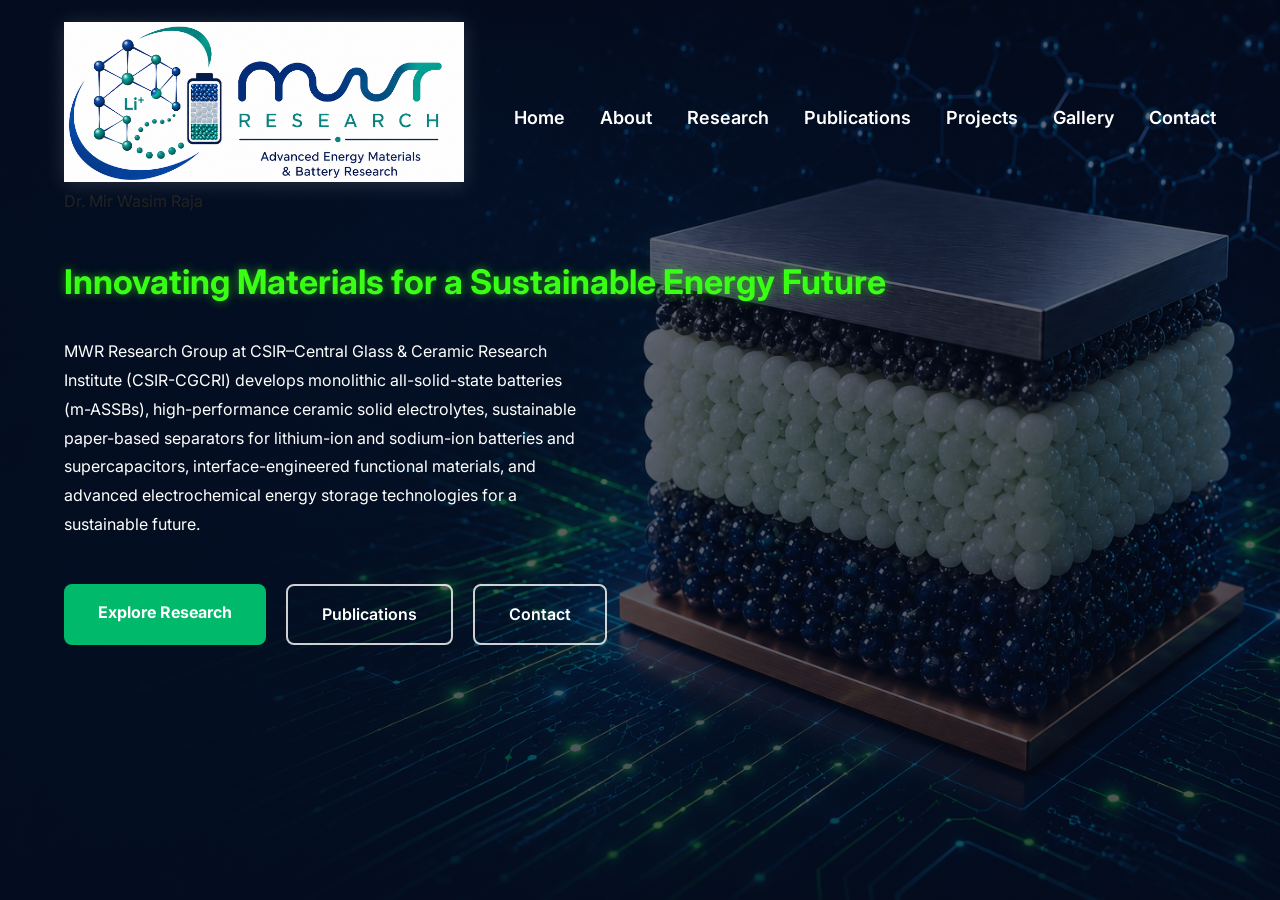
==== index.html @ a6fc381a "Update index.html" ====
<!DOCTYPE html>
<html lang="en">

<head>

<meta charset="UTF-8">
<meta name="viewport" content="width=device-width, initial-scale=1.0">



<link rel="stylesheet" href="styles.css">

<link rel="preconnect" href="https://fonts.googleapis.com">
<link rel="preconnect" href="https://fonts.gstatic.com" crossorigin>

<link href="https://fonts.googleapis.com/css2?family=Inter:wght@300;400;500;600;700&display=swap" rel="stylesheet">

</head>

<body>

<header>

<div class="container">

<div class="logo-section">

<img src="logo.png" alt="MWR Research Logo">
<div class="director-name">
    Dr. Mir Wasim Raja
</div>
<div>


</div>

</div>

<nav>

<a href="#">Home</a>
<a href="#">About</a>
<a href="#">Research</a>
<a href="#">Publications</a>
<a href="#">Projects</a>
<a href="#">Gallery</a>
<a href="#">Contact</a>

</nav>

</div>

</header>

<section class="hero">

<div class="container">


<h2>Innovating Materials for a Sustainable Energy Future</h2>

<p>
MWR Research Group at CSIR–Central Glass & Ceramic Research Institute (CSIR-CGCRI) develops monolithic all-solid-state batteries (m-ASSBs), high-performance ceramic solid electrolytes, sustainable paper-based separators for lithium-ion and sodium-ion batteries and supercapacitors, interface-engineered functional materials, and advanced electrochemical energy storage technologies for a sustainable future.
</p>

<div class="hero-buttons">

<a href="#research" class="btn-primary">Explore Research</a>

<a href="#publications" class="btn-secondary">Publications</a>

<a href="#contact" class="btn-secondary">Contact</a>

</div>

</div>

</section>

</body>

</html>
---- styles.css ----
/* ==========================================
   MWR RESEARCH WEBSITE
   Author: Dr. Mir Wasim Raja
========================================== */

*{
    margin:0;
    padding:0;
    box-sizing:border-box;
}

html{
    scroll-behavior:smooth;
}

body{
    font-family:'Inter',sans-serif;
    background:#ffffff;
    color:#222;
    line-height:1.6;
}

/* ==========================
   CONTAINER
========================== */

.container{
    width:90%;
    max-width:1300px;
    margin:auto;
}

/* ==========================
   HEADER
========================== */

header{
    position:absolute;
    top:0;
    left:0;
    width:100%;
    z-index:1000;
    padding:22px 0;
    background:transparent;
}

header .container{
    display:flex;
    justify-content:space-between;
    align-items:center;
}

/* ==========================
   LOGO
========================== */

.logo-section img{
    width:400px;
    height:auto;
    filter:drop-shadow(0 2px 10px rgba(255,255,255,0.15));
    transition:0.3s ease;
}

.logo-section img:hover{
    transform:scale(1.03);
}

/* ==========================
   NAVIGATION
========================== */

nav{
    display:flex;
    gap:35px;
}

nav a{
    text-decoration:none;
    color:#ffffff;
    font-size:18px;
    font-weight:600;
    transition:.3s;
}

nav a:hover{
    color:#39FF14;
}

/* ==========================
   HERO
========================== */

.hero{

    min-height:100vh;

    display:flex;
    align-items:center;

    background:
    linear-gradient(
    rgba(5,12,28,.60),
    rgba(5,12,28,.70)
    ),
    url("hero-bg.png");

    background-size:cover;
    background-position:center;
    background-repeat:no-repeat;
}

.hero .container{
    max-width:1300px;
}

/* ==========================
   HERO CONTENT
========================== */

.hero h1{

    width:48%;

    font-size:30px;

    line-height:1.02;

    font-weight:800;

    color:#87CEEB; 

    margin-bottom:25px;

}

.hero h2{

    color:#39FF14;

    font-size:34px;

    font-weight:700;

    margin-bottom:28px;

    text-shadow:0 0 10px rgba(57,255,20,.55);

}

.hero p{

    width:45%;

    color:#ffffff;

    font-size:16px;

    line-height:1.8;

    margin-bottom:45px;

}

/* ==========================
   BUTTONS
========================== */

.hero-buttons{

    display:flex;

    gap:20px;

}

.btn-primary{

    background:#00B96B;

    color:white;

    padding:16px 34px;

    border-radius:8px;

    text-decoration:none;

    font-weight:700;

    transition:.3s;

}

.btn-primary:hover{

    background:#00945a;

    transform:translateY(-2px);

}

.btn-secondary{

    color:white;

    border:2px solid rgba(255,255,255,.8);

    padding:16px 34px;

    border-radius:8px;

    text-decoration:none;

    font-weight:600;

    transition:.3s;

}

.btn-secondary:hover{

    background:white;

    color:#0B3D91;

}

/* ==========================
   RESPONSIVE
========================== */

@media(max-width:992px){

.hero h1{

font-size:56px;

width:100%;

}

.hero h2{

font-size:28px;

}

.hero p{

width:100%;

font-size:18px;

}

nav{

display:none;

}

.hero-buttons{

flex-wrap:wrap;

}

}
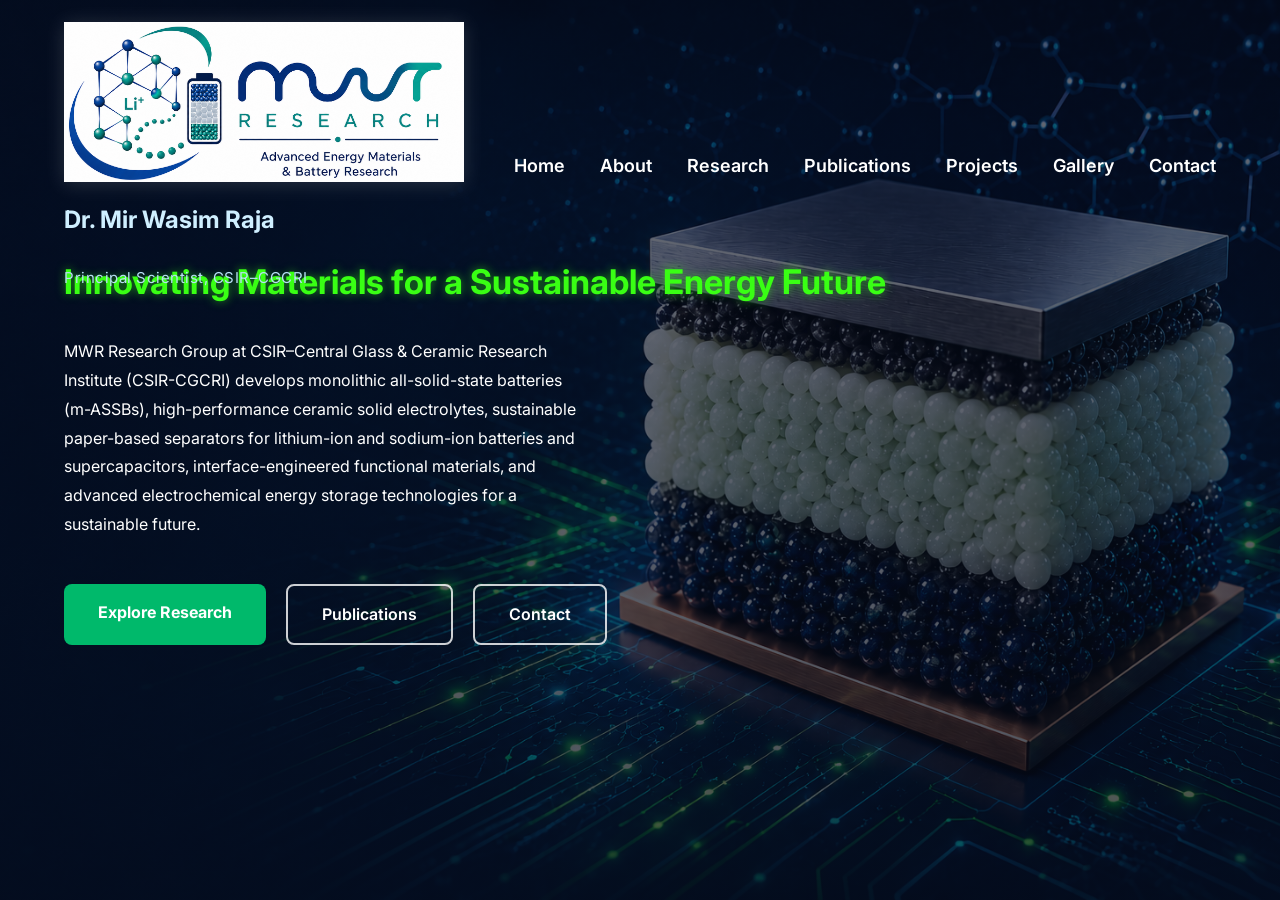
==== commit 23c8cb0a: "Update index.html" ====
--- a/index.html
+++ b/index.html
@@ -27,7 +27,8 @@
 
 <img src="logo.png" alt="MWR Research Logo">
 <div class="director-name">
-    Dr. Mir Wasim Raja
+    <strong>Dr. Mir Wasim Raja</strong><br>
+    <span>Principal Scientist, CSIR–CGCRI</span>
 </div>
 <div>
 
--- a/styles.css
+++ b/styles.css
@@ -64,7 +64,23 @@
 .logo-section img:hover{
     transform:scale(1.03);
 }
-
+.director-name{
+    margin-top:12px;
+    margin-bottom:20px;
+    color:#CFEFFF;
+}
+
+.director-name strong{
+    display:block;
+    font-size:24px;
+    font-weight:700;
+}
+
+.director-name span{
+    font-size:15px;
+    color:#B8DFF5;
+    letter-spacing:0.5px;
+}
 /* ==========================
    NAVIGATION
 ========================== */
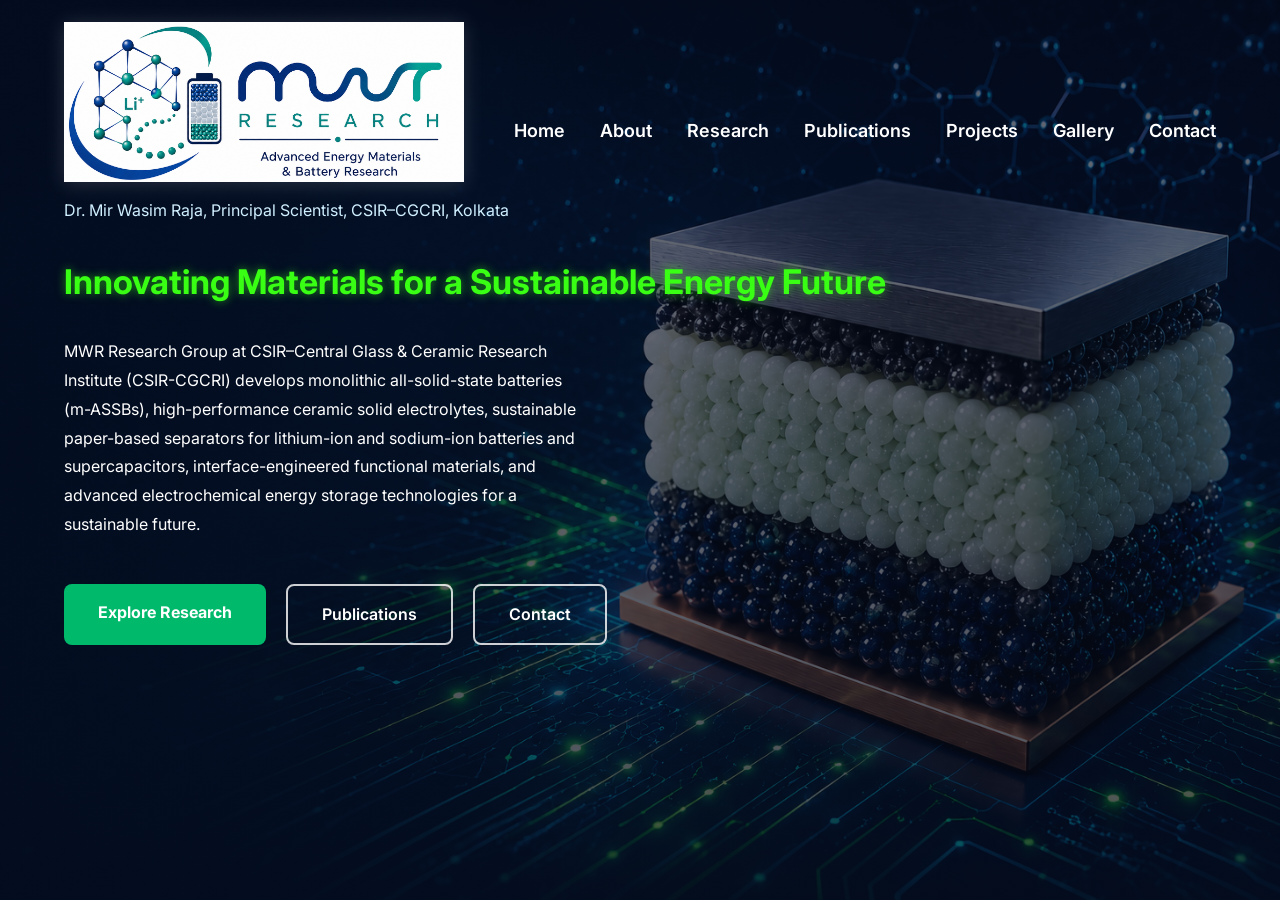
==== commit ce80b9ce: "Update index.html" ====
--- a/index.html
+++ b/index.html
@@ -27,8 +27,7 @@
 
 <img src="logo.png" alt="MWR Research Logo">
 <div class="director-name">
-    <strong>Dr. Mir Wasim Raja</strong><br>
-    <span>Principal Scientist, CSIR–CGCRI</span>
+    Dr. Mir Wasim Raja, Principal Scientist, CSIR–CGCRI, Kolkata
 </div>
 <div>
 
--- a/styles.css
+++ b/styles.css
@@ -49,7 +49,27 @@
     justify-content:space-between;
     align-items:center;
 }
-
+.director-name{
+    margin-top:12px;
+    margin-bottom:20px;
+    color:#CFEFFF;
+    line-height:1.2;
+}
+
+.director-name strong{
+    display:block;
+    font-size:24px;
+    font-weight:700;
+    margin-bottom:0px;   /* Reduce space here */
+}
+
+.director-name span{
+    display:block;
+    font-size:15px;
+    color:#B8DFF5;
+    letter-spacing:0.5px;
+    margin-top:0;
+}
 /* ==========================
    LOGO
 ========================== */
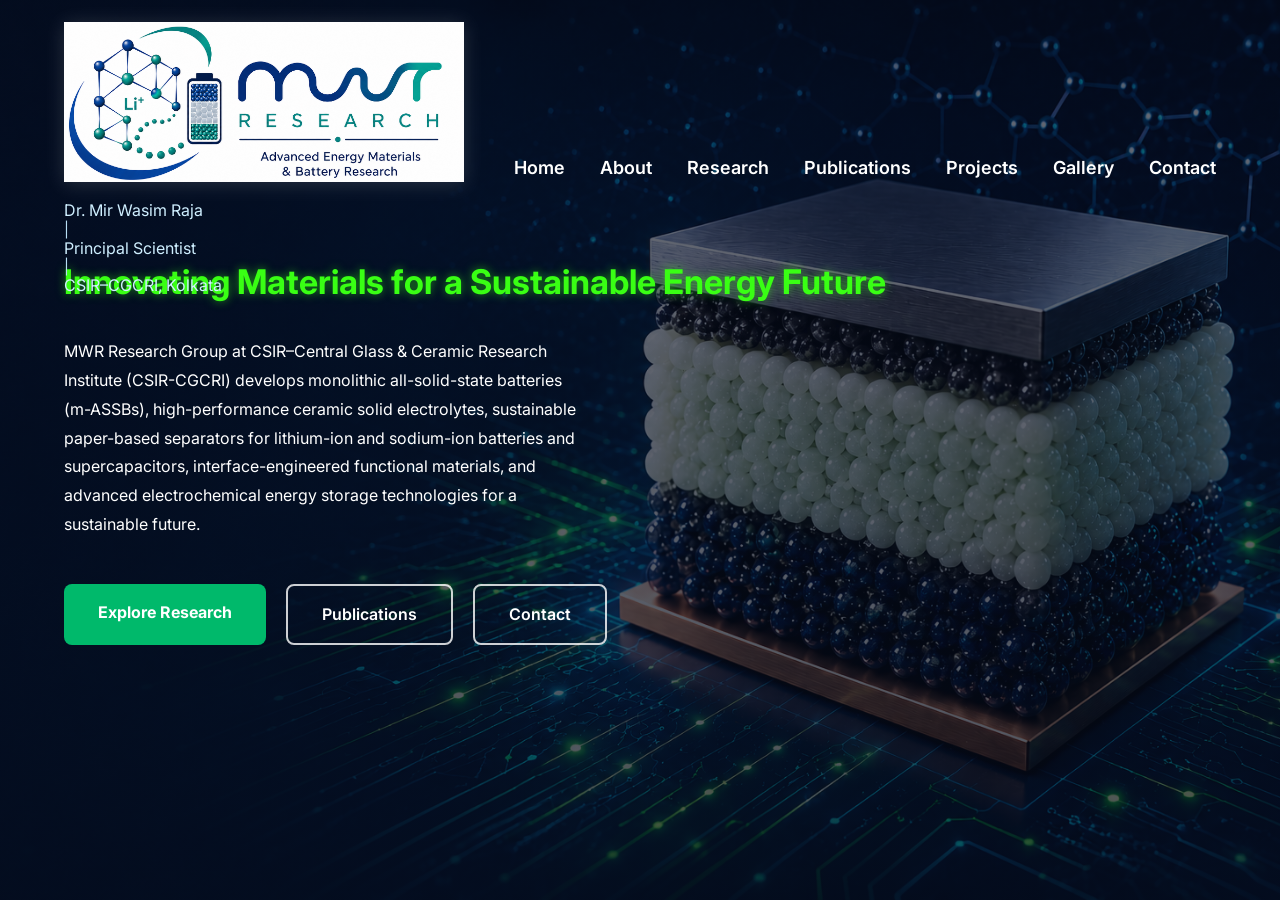
==== commit 4babe9cc: "Update index.html" ====
--- a/index.html
+++ b/index.html
@@ -27,7 +27,7 @@
 
 <img src="logo.png" alt="MWR Research Logo">
 <div class="director-name">
-    Dr. Mir Wasim Raja, Principal Scientist, CSIR–CGCRI, Kolkata
+    Dr. Mir Wasim Raja <span>|</span> Principal Scientist <span>|</span> CSIR–CGCRI, Kolkata
 </div>
 <div>
 
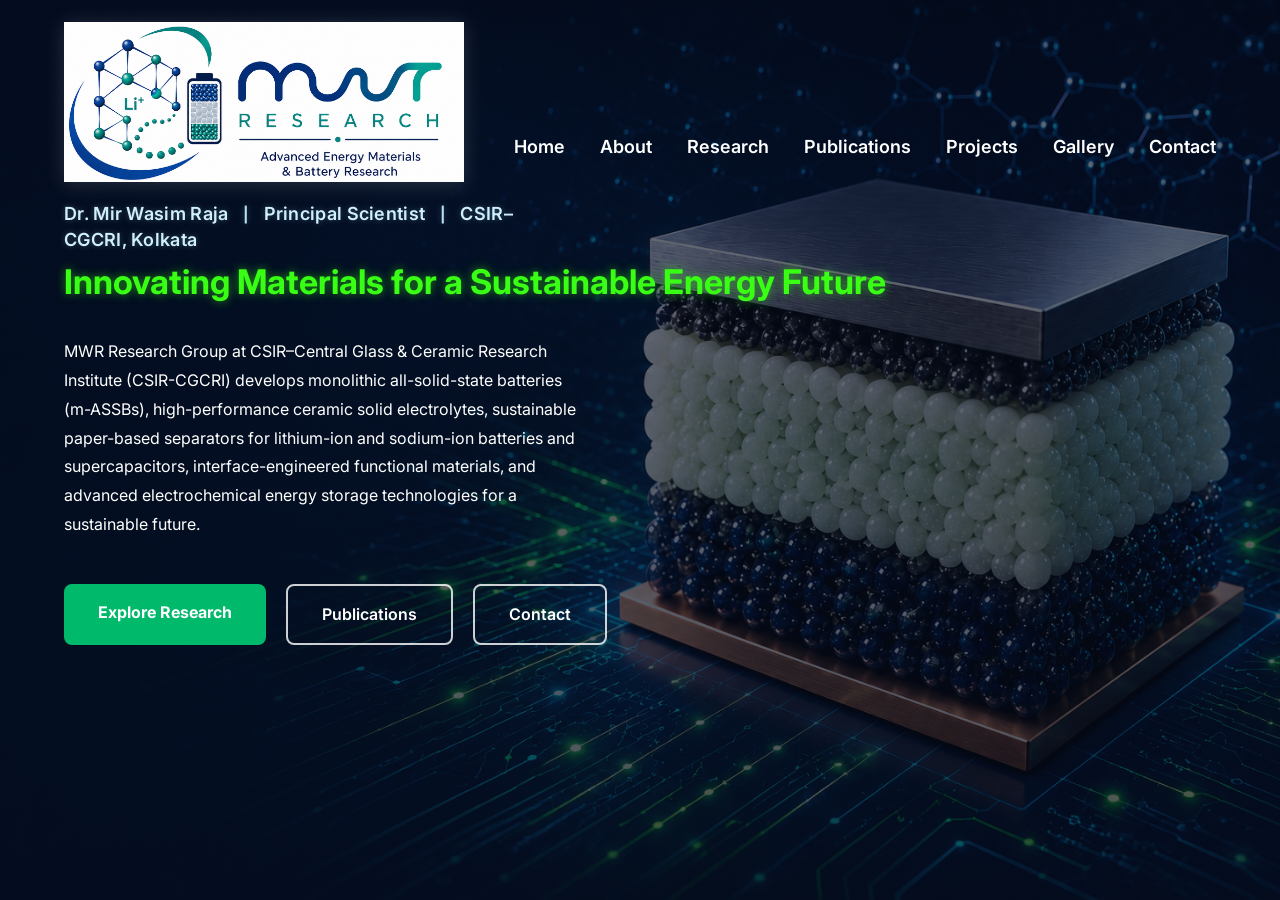
==== commit 7bc9ee40: "Update index.html" ====
--- a/index.html
+++ b/index.html
@@ -38,16 +38,15 @@
 
 <nav>
 
-<a href="#">Home</a>
-<a href="#">About</a>
-<a href="#">Research</a>
-<a href="#">Publications</a>
-<a href="#">Projects</a>
-<a href="#">Gallery</a>
-<a href="#">Contact</a>
+<a href="index.html">Home</a>
+<a href="about.html">About</a>
+<a href="research.html">Research</a>
+<a href="publications.html">Publications</a>
+<a href="projects.html">Projects</a>
+<a href="gallery.html">Gallery</a>
+<a href="contact.html">Contact</a>
 
 </nav>
-
 </div>
 
 </header>
--- a/styles.css
+++ b/styles.css
@@ -49,26 +49,25 @@
     justify-content:space-between;
     align-items:center;
 }
+/* ==========================
+   DIRECTOR NAME
+========================== */
+
 .director-name{
     margin-top:12px;
     margin-bottom:20px;
+    font-size:18px;
+    font-weight:600;
     color:#CFEFFF;
-    line-height:1.2;
-}
-
-.director-name strong{
-    display:block;
-    font-size:24px;
+    letter-spacing:0.3px;
+    text-shadow:0 0 6px rgba(176,224,230,0.30);
+    line-height:1.4;
+}
+
+.director-name span{
+    color:#39FF14;
+    padding:0 10px;
     font-weight:700;
-    margin-bottom:0px;   /* Reduce space here */
-}
-
-.director-name span{
-    display:block;
-    font-size:15px;
-    color:#B8DFF5;
-    letter-spacing:0.5px;
-    margin-top:0;
 }
 /* ==========================
    LOGO
@@ -302,3 +301,167 @@
 }
 
 }
+/*=========================================
+ABOUT PAGE
+=========================================*/
+
+/*==================================================
+ABOUT HERO
+==================================================*/
+
+/*==================================
+ABOUT HERO
+===================================*/
+
+.about-hero{
+
+    background:
+    linear-gradient(rgba(2,18,45,.80),
+    rgba(2,18,45,.80)),
+    url("hero-bg.png");
+
+    background-size:cover;
+    background-position:center;
+
+    text-align:center;
+
+    padding:150px 20px 100px;
+
+}
+
+.about-hero h1{
+
+    color:#39FF14;
+
+    font-size:54px;
+
+    margin-bottom:20px;
+
+}
+
+.about-hero p{
+
+    color:white;
+
+    font-size:22px;
+
+    letter-spacing:1px;
+
+}
+/*==================================================
+PROFILE
+==================================================*/
+
+.about-profile{
+
+    width:85%;
+
+    margin:70px auto;
+
+    display:flex;
+
+    align-items:center;
+
+    gap:70px;
+
+}
+
+.profile-image{
+
+    flex:1;
+
+    text-align:center;
+
+}
+
+.profile-image img{
+
+    width:320px;
+
+    border-radius:20px;
+
+    box-shadow:0 15px 40px rgba(0,0,0,.35);
+
+    transition:.4s;
+
+}
+
+.profile-image img:hover{
+
+    transform:scale(1.03);
+
+}
+
+.profile-details{
+
+    flex:2;
+
+}
+
+.profile-details h2{
+
+    color:#00c853;
+
+    font-size:42px;
+
+    margin-bottom:10px;
+
+}
+
+.profile-details h3{
+
+    color:#1565c0;
+
+    font-size:28px;
+
+    margin-bottom:18px;
+
+}
+
+.designation{
+
+    color:#555;
+
+    font-size:19px;
+
+    line-height:1.8;
+
+    margin-bottom:35px;
+
+}
+
+.profile-links{
+
+    display:flex;
+
+    flex-wrap:wrap;
+
+    gap:15px;
+
+}
+
+.profile-links a{
+
+    padding:12px 22px;
+
+    border-radius:30px;
+
+    border:2px solid #00c853;
+
+    text-decoration:none;
+
+    color:#00c853;
+
+    font-weight:600;
+
+    transition:.3s;
+
+}
+
+.profile-links a:hover{
+
+    background:#00c853;
+
+    color:white;
+
+}
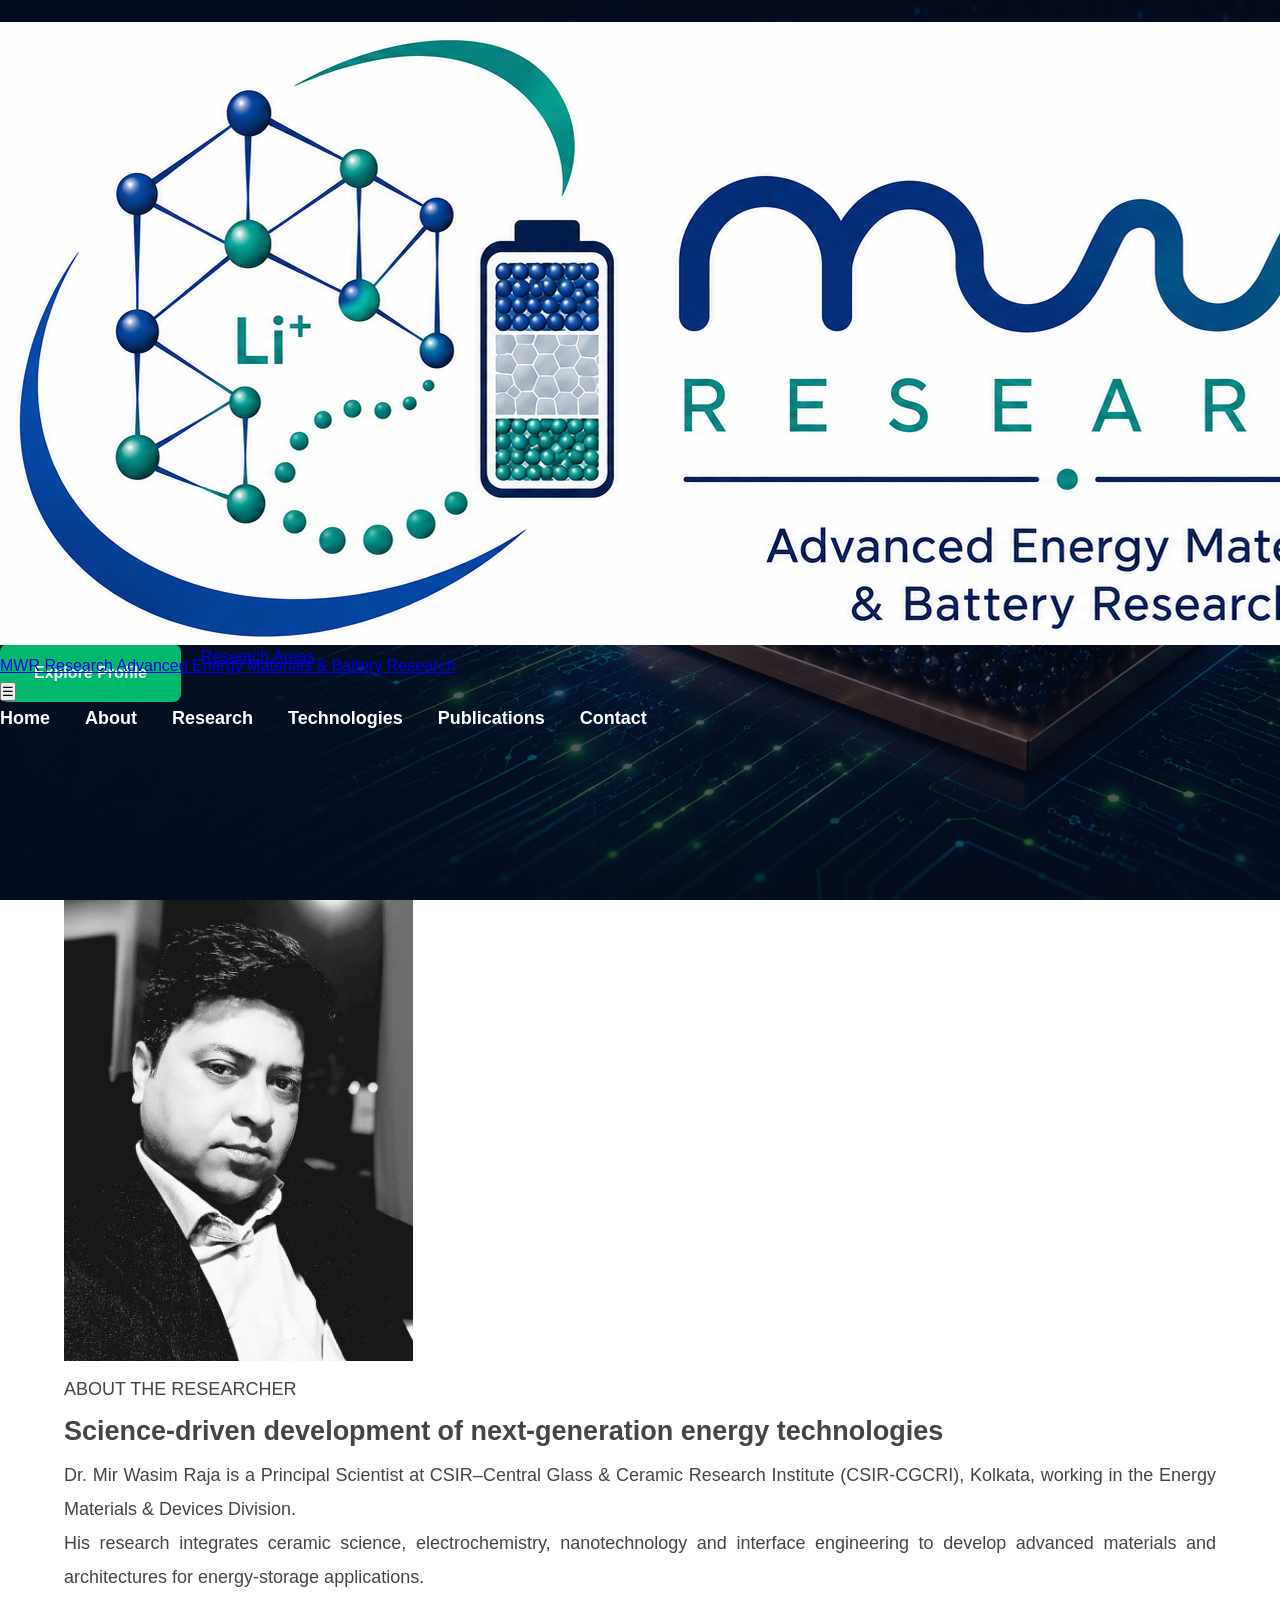
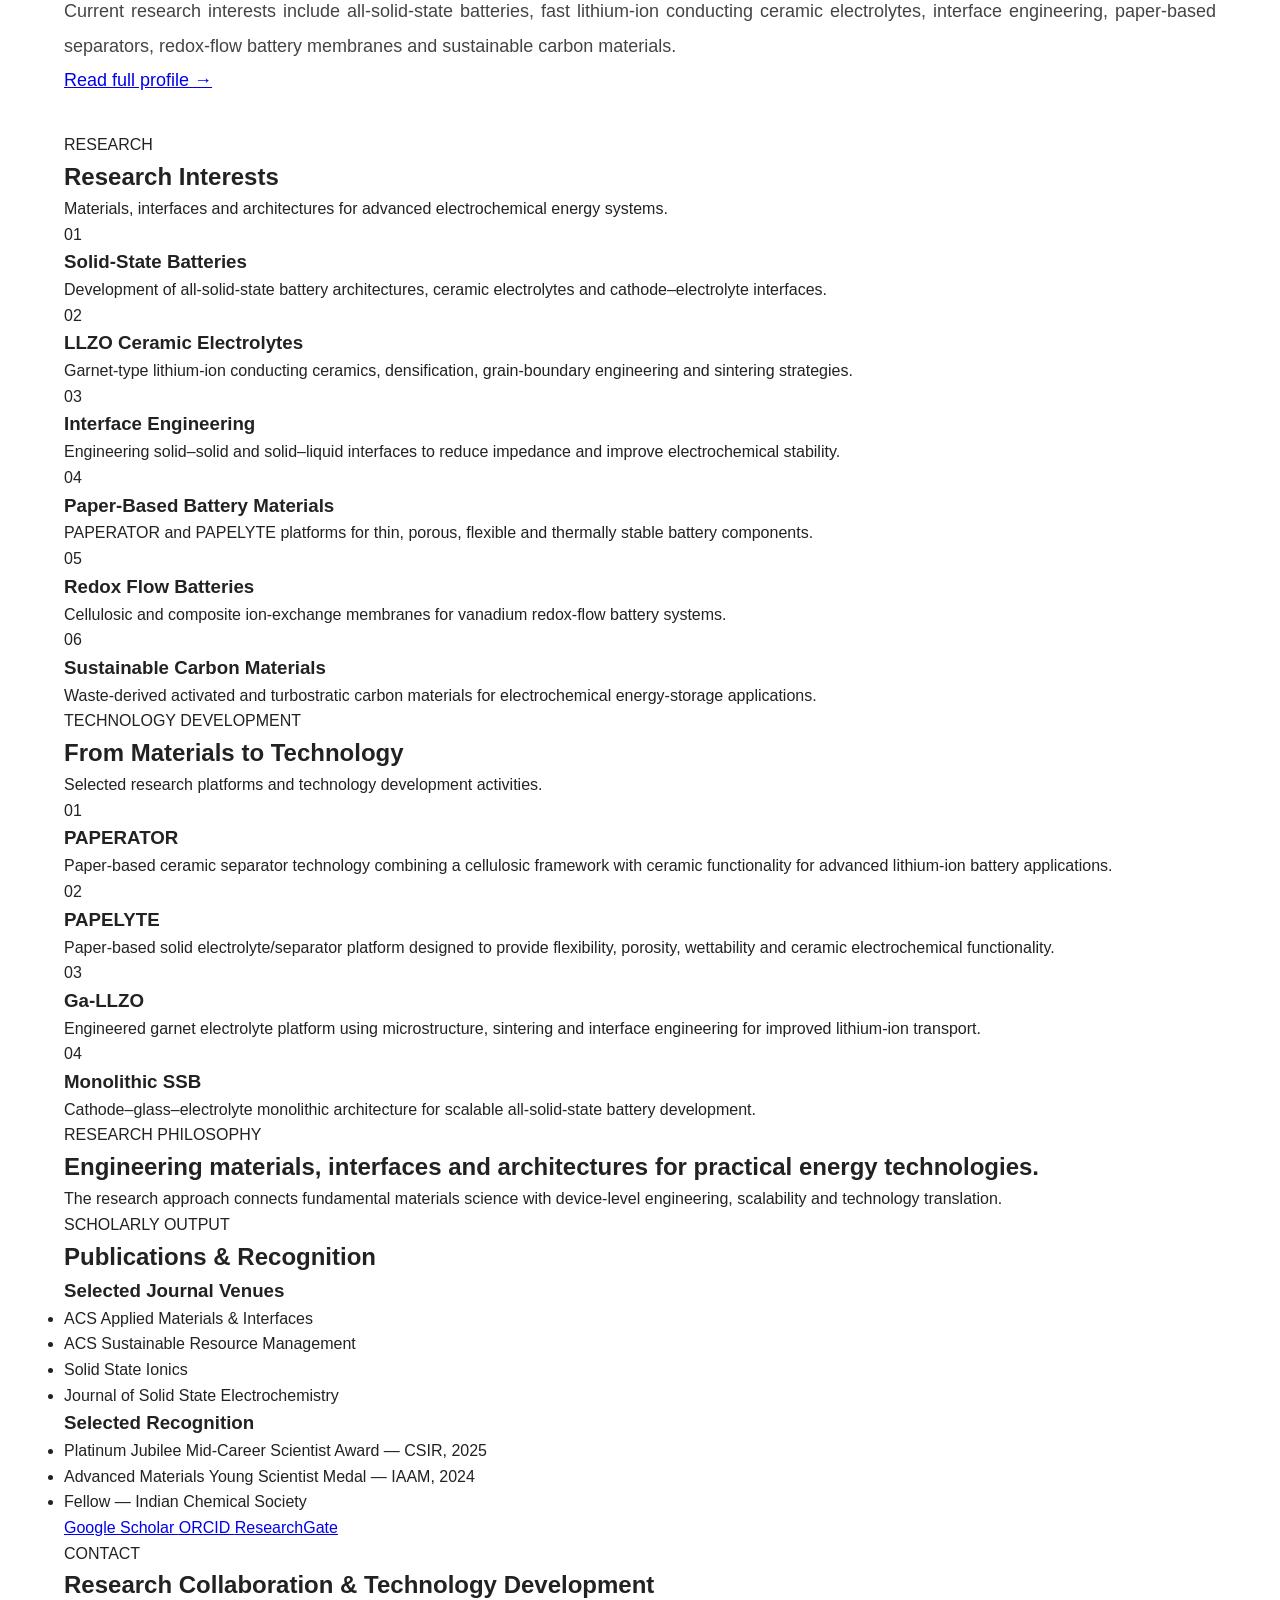
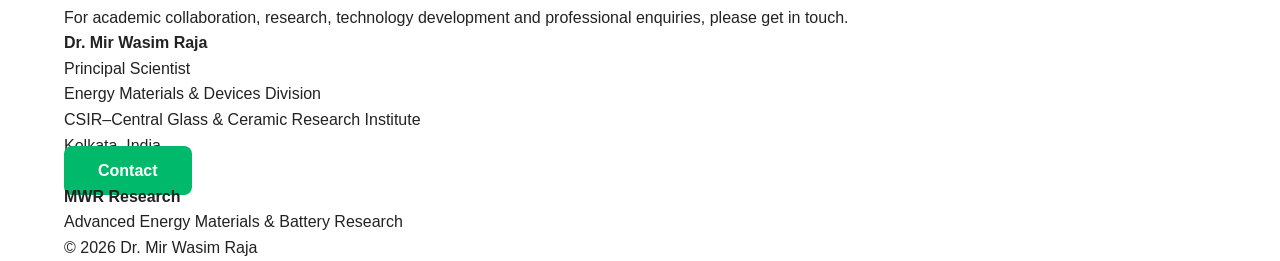
==== commit 47f874ce: "Update index.html" ====
--- a/index.html
+++ b/index.html
@@ -2,80 +2,843 @@
 <html lang="en">
 
 <head>
-
-<meta charset="UTF-8">
-<meta name="viewport" content="width=device-width, initial-scale=1.0">
-
-
-
-<link rel="stylesheet" href="styles.css">
-
-<link rel="preconnect" href="https://fonts.googleapis.com">
-<link rel="preconnect" href="https://fonts.gstatic.com" crossorigin>
-
-<link href="https://fonts.googleapis.com/css2?family=Inter:wght@300;400;500;600;700&display=swap" rel="stylesheet">
-
+    <meta charset="UTF-8">
+
+    <meta name="viewport"
+          content="width=device-width, initial-scale=1.0">
+
+    <meta name="description"
+          content="Dr. Mir Wasim Raja - Principal Scientist, CSIR-CGCRI. Research in energy materials, solid-state batteries, ceramic electrolytes and electrochemical energy storage.">
+
+    <meta name="keywords"
+          content="Mir Wasim Raja, CSIR-CGCRI, solid state battery, LLZO, energy materials, ceramic electrolyte, PAPERATOR, PAPELYTE">
+
+    <meta name="author"
+          content="Dr. Mir Wasim Raja">
+
+    <title>Dr. Mir Wasim Raja | Energy Materials & Battery Research</title>
+
+    <link rel="stylesheet" href="styles.css">
 </head>
 
 <body>
 
-<header>
-
-<div class="container">
-
-<div class="logo-section">
-
-<img src="logo.png" alt="MWR Research Logo">
-<div class="director-name">
-    Dr. Mir Wasim Raja <span>|</span> Principal Scientist <span>|</span> CSIR–CGCRI, Kolkata
-</div>
-<div>
-
-
-</div>
-
-</div>
-
-<nav>
-
-<a href="index.html">Home</a>
-<a href="about.html">About</a>
-<a href="research.html">Research</a>
-<a href="publications.html">Publications</a>
-<a href="projects.html">Projects</a>
-<a href="gallery.html">Gallery</a>
-<a href="contact.html">Contact</a>
-
-</nav>
-</div>
+<!-- =====================================================
+     NAVIGATION
+===================================================== -->
+
+<header class="site-header">
+
+    <div class="nav-container">
+
+        <a href="index.html" class="brand">
+
+            <img src="logo.png"
+                 alt="MWR Research Logo"
+                 class="brand-logo">
+
+            <div class="brand-text">
+                <span class="brand-name">
+                    MWR Research
+                </span>
+
+                <span class="brand-subtitle">
+                    Advanced Energy Materials & Battery Research
+                </span>
+            </div>
+
+        </a>
+
+
+        <button class="menu-toggle"
+                id="menuToggle"
+                aria-label="Open navigation menu">
+
+            ☰
+
+        </button>
+
+
+        <nav class="navigation" id="navigation">
+
+            <a href="index.html" class="active">
+                Home
+            </a>
+
+            <a href="about.html">
+                About
+            </a>
+
+            <a href="#research">
+                Research
+            </a>
+
+            <a href="#technologies">
+                Technologies
+            </a>
+
+            <a href="#publications">
+                Publications
+            </a>
+
+            <a href="#contact">
+                Contact
+            </a>
+
+        </nav>
+
+    </div>
 
 </header>
 
+
+
+<!-- =====================================================
+     HERO
+===================================================== -->
+
 <section class="hero">
 
-<div class="container">
-
-
-<h2>Innovating Materials for a Sustainable Energy Future</h2>
-
-<p>
-MWR Research Group at CSIR–Central Glass & Ceramic Research Institute (CSIR-CGCRI) develops monolithic all-solid-state batteries (m-ASSBs), high-performance ceramic solid electrolytes, sustainable paper-based separators for lithium-ion and sodium-ion batteries and supercapacitors, interface-engineered functional materials, and advanced electrochemical energy storage technologies for a sustainable future.
-</p>
-
-<div class="hero-buttons">
-
-<a href="#research" class="btn-primary">Explore Research</a>
-
-<a href="#publications" class="btn-secondary">Publications</a>
-
-<a href="#contact" class="btn-secondary">Contact</a>
-
-</div>
-
-</div>
+    <div class="hero-background"></div>
+
+    <div class="hero-overlay"></div>
+
+
+    <div class="hero-content">
+
+        <p class="hero-kicker">
+            ENERGY MATERIALS &amp; ELECTROCHEMICAL TECHNOLOGIES
+        </p>
+
+
+        <h1>
+            Dr. Mir Wasim Raja
+        </h1>
+
+
+        <h2>
+            Principal Scientist
+        </h2>
+
+
+        <p class="hero-institution">
+            CSIR–Central Glass &amp; Ceramic Research Institute
+            <br>
+            Kolkata, India
+        </p>
+
+
+        <p class="hero-description">
+
+            Research and technology development in advanced energy
+            materials, solid-state batteries, ceramic electrolytes,
+            paper-based battery components and sustainable
+            electrochemical energy-storage systems.
+
+        </p>
+
+
+        <div class="hero-buttons">
+
+            <a href="about.html"
+               class="btn btn-primary">
+
+                Explore Profile
+
+            </a>
+
+
+            <a href="#research"
+               class="btn btn-outline">
+
+                Research Areas
+
+            </a>
+
+        </div>
+
+    </div>
 
 </section>
 
+
+
+<!-- =====================================================
+     INTRODUCTION
+===================================================== -->
+
+<section class="intro section">
+
+    <div class="container intro-grid">
+
+        <div class="intro-image">
+
+            <img src="profile.jpg"
+                 alt="Dr. Mir Wasim Raja"
+                 loading="lazy">
+
+        </div>
+
+
+        <div class="intro-content">
+
+            <p class="section-label">
+                ABOUT THE RESEARCHER
+            </p>
+
+
+            <h2>
+                Science-driven development of
+                next-generation energy technologies
+            </h2>
+
+
+            <p>
+
+                Dr. Mir Wasim Raja is a Principal Scientist at
+                CSIR–Central Glass &amp; Ceramic Research Institute
+                (CSIR-CGCRI), Kolkata, working in the Energy Materials
+                &amp; Devices Division.
+
+            </p>
+
+
+            <p>
+
+                His research integrates ceramic science,
+                electrochemistry, nanotechnology and interface
+                engineering to develop advanced materials and
+                architectures for energy-storage applications.
+
+            </p>
+
+
+            <p>
+
+                Current research interests include all-solid-state
+                batteries, fast lithium-ion conducting ceramic
+                electrolytes, interface engineering, paper-based
+                separators, redox-flow battery membranes and
+                sustainable carbon materials.
+
+            </p>
+
+
+            <a href="about.html"
+               class="text-link">
+
+                Read full profile →
+                
+            </a>
+
+        </div>
+
+    </div>
+
+</section>
+
+
+
+<!-- =====================================================
+     RESEARCH
+===================================================== -->
+
+<section id="research"
+         class="section research-section">
+
+    <div class="container">
+
+        <div class="section-heading">
+
+            <p class="section-label">
+                RESEARCH
+            </p>
+
+            <h2>
+                Research Interests
+            </h2>
+
+            <p>
+                Materials, interfaces and architectures for
+                advanced electrochemical energy systems.
+            </p>
+
+        </div>
+
+
+        <div class="research-grid">
+
+
+            <article class="research-card">
+
+                <div class="research-number">
+                    01
+                </div>
+
+                <h3>
+                    Solid-State Batteries
+                </h3>
+
+                <p>
+
+                    Development of all-solid-state battery
+                    architectures, ceramic electrolytes and
+                    cathode–electrolyte interfaces.
+
+                </p>
+
+            </article>
+
+
+
+            <article class="research-card">
+
+                <div class="research-number">
+                    02
+                </div>
+
+                <h3>
+                    LLZO Ceramic Electrolytes
+                </h3>
+
+                <p>
+
+                    Garnet-type lithium-ion conducting ceramics,
+                    densification, grain-boundary engineering
+                    and sintering strategies.
+
+                </p>
+
+            </article>
+
+
+
+            <article class="research-card">
+
+                <div class="research-number">
+                    03
+                </div>
+
+                <h3>
+                    Interface Engineering
+                </h3>
+
+                <p>
+
+                    Engineering solid–solid and solid–liquid
+                    interfaces to reduce impedance and improve
+                    electrochemical stability.
+
+                </p>
+
+            </article>
+
+
+
+            <article class="research-card">
+
+                <div class="research-number">
+                    04
+                </div>
+
+                <h3>
+                    Paper-Based Battery Materials
+                </h3>
+
+                <p>
+
+                    PAPERATOR and PAPELYTE platforms for thin,
+                    porous, flexible and thermally stable
+                    battery components.
+
+                </p>
+
+            </article>
+
+
+
+            <article class="research-card">
+
+                <div class="research-number">
+                    05
+                </div>
+
+                <h3>
+                    Redox Flow Batteries
+                </h3>
+
+                <p>
+
+                    Cellulosic and composite ion-exchange
+                    membranes for vanadium redox-flow
+                    battery systems.
+
+                </p>
+
+            </article>
+
+
+
+            <article class="research-card">
+
+                <div class="research-number">
+                    06
+                </div>
+
+                <h3>
+                    Sustainable Carbon Materials
+                </h3>
+
+                <p>
+
+                    Waste-derived activated and turbostratic
+                    carbon materials for electrochemical
+                    energy-storage applications.
+
+                </p>
+
+            </article>
+
+        </div>
+
+    </div>
+
+</section>
+
+
+
+<!-- =====================================================
+     TECHNOLOGIES
+===================================================== -->
+
+<section id="technologies"
+         class="section technology-section">
+
+    <div class="container">
+
+        <div class="section-heading">
+
+            <p class="section-label">
+                TECHNOLOGY DEVELOPMENT
+            </p>
+
+            <h2>
+                From Materials to Technology
+            </h2>
+
+            <p>
+                Selected research platforms and technology
+                development activities.
+            </p>
+
+        </div>
+
+
+        <div class="technology-list">
+
+
+            <article class="technology-item">
+
+                <div class="technology-title">
+
+                    <span>
+                        01
+                    </span>
+
+                    <h3>
+                        PAPERATOR
+                    </h3>
+
+                </div>
+
+
+                <div class="technology-description">
+
+                    <p>
+
+                        Paper-based ceramic separator technology
+                        combining a cellulosic framework with
+                        ceramic functionality for advanced
+                        lithium-ion battery applications.
+
+                    </p>
+
+                </div>
+
+            </article>
+
+
+
+            <article class="technology-item">
+
+                <div class="technology-title">
+
+                    <span>
+                        02
+                    </span>
+
+                    <h3>
+                        PAPELYTE
+                    </h3>
+
+                </div>
+
+
+                <div class="technology-description">
+
+                    <p>
+
+                        Paper-based solid electrolyte/separator
+                        platform designed to provide flexibility,
+                        porosity, wettability and ceramic
+                        electrochemical functionality.
+
+                    </p>
+
+                </div>
+
+            </article>
+
+
+
+            <article class="technology-item">
+
+                <div class="technology-title">
+
+                    <span>
+                        03
+                    </span>
+
+                    <h3>
+                        Ga-LLZO
+                    </h3>
+
+                </div>
+
+
+                <div class="technology-description">
+
+                    <p>
+
+                        Engineered garnet electrolyte platform
+                        using microstructure, sintering and
+                        interface engineering for improved
+                        lithium-ion transport.
+
+                    </p>
+
+                </div>
+
+            </article>
+
+
+
+            <article class="technology-item">
+
+                <div class="technology-title">
+
+                    <span>
+                        04
+                    </span>
+
+                    <h3>
+                        Monolithic SSB
+                    </h3>
+
+                </div>
+
+
+                <div class="technology-description">
+
+                    <p>
+
+                        Cathode–glass–electrolyte monolithic
+                        architecture for scalable all-solid-state
+                        battery development.
+
+                    </p>
+
+                </div>
+
+            </article>
+
+        </div>
+
+    </div>
+
+</section>
+
+
+
+<!-- =====================================================
+     RESEARCH PHILOSOPHY
+===================================================== -->
+
+<section class="philosophy-section">
+
+    <div class="philosophy-overlay"></div>
+
+    <div class="container philosophy-content">
+
+        <p class="section-label light">
+            RESEARCH PHILOSOPHY
+        </p>
+
+
+        <h2>
+
+            Engineering materials,
+            interfaces and architectures
+            for practical energy technologies.
+
+        </h2>
+
+
+        <p>
+
+            The research approach connects fundamental materials
+            science with device-level engineering, scalability
+            and technology translation.
+
+        </p>
+
+    </div>
+
+</section>
+
+
+
+<!-- =====================================================
+     PUBLICATIONS
+===================================================== -->
+
+<section id="publications"
+         class="section publication-section">
+
+    <div class="container">
+
+        <div class="section-heading">
+
+            <p class="section-label">
+                SCHOLARLY OUTPUT
+            </p>
+
+            <h2>
+                Publications &amp; Recognition
+            </h2>
+
+        </div>
+
+
+        <div class="publication-grid">
+
+
+            <div class="publication-column">
+
+                <h3>
+                    Selected Journal Venues
+                </h3>
+
+
+                <ul>
+
+                    <li>
+                        ACS Applied Materials &amp; Interfaces
+                    </li>
+
+                    <li>
+                        ACS Sustainable Resource Management
+                    </li>
+
+                    <li>
+                        Solid State Ionics
+                    </li>
+
+                    <li>
+                        Journal of Solid State Electrochemistry
+                    </li>
+
+                </ul>
+
+            </div>
+
+
+
+            <div class="publication-column">
+
+                <h3>
+                    Selected Recognition
+                </h3>
+
+
+                <ul>
+
+                    <li>
+                        Platinum Jubilee Mid-Career Scientist
+                        Award — CSIR, 2025
+                    </li>
+
+                    <li>
+                        Advanced Materials Young Scientist
+                        Medal — IAAM, 2024
+                    </li>
+
+                    <li>
+                        Fellow — Indian Chemical Society
+                    </li>
+
+                </ul>
+
+            </div>
+
+        </div>
+
+
+        <div class="publication-buttons">
+
+            <a href="#"
+               class="btn btn-dark">
+
+                Google Scholar
+
+            </a>
+
+
+            <a href="#"
+               class="btn btn-light">
+
+                ORCID
+
+            </a>
+
+
+            <a href="#"
+               class="btn btn-light">
+
+                ResearchGate
+
+            </a>
+
+        </div>
+
+    </div>
+
+</section>
+
+
+
+<!-- =====================================================
+     CONTACT
+===================================================== -->
+
+<section id="contact"
+         class="contact-section">
+
+    <div class="container contact-container">
+
+        <div>
+
+            <p class="section-label light">
+                CONTACT
+            </p>
+
+
+            <h2>
+                Research Collaboration &amp;
+                Technology Development
+            </h2>
+
+
+            <p>
+
+                For academic collaboration, research,
+                technology development and professional
+                enquiries, please get in touch.
+
+            </p>
+
+        </div>
+
+
+        <div class="contact-details">
+
+            <p>
+                <strong>
+                    Dr. Mir Wasim Raja
+                </strong>
+            </p>
+
+
+            <p>
+                Principal Scientist
+            </p>
+
+
+            <p>
+                Energy Materials &amp; Devices Division
+            </p>
+
+
+            <p>
+                CSIR–Central Glass &amp; Ceramic Research Institute
+            </p>
+
+
+            <p>
+                Kolkata, India
+            </p>
+
+
+            <a href="mailto:"
+               class="btn btn-primary">
+
+                Contact
+
+            </a>
+
+        </div>
+
+    </div>
+
+</section>
+
+
+
+<!-- =====================================================
+     FOOTER
+===================================================== -->
+
+<footer class="site-footer">
+
+    <div class="container footer-container">
+
+        <div>
+
+            <strong>
+                MWR Research
+            </strong>
+
+            <p>
+                Advanced Energy Materials &amp; Battery Research
+            </p>
+
+        </div>
+
+
+        <div>
+
+            © 2026 Dr. Mir Wasim Raja
+
+        </div>
+
+    </div>
+
+</footer>
+
+
+
+<script src="scripts.js"></script>
+
 </body>
 
 </html>
--- a/styles.css
+++ b/styles.css
@@ -64,41 +64,119 @@
     line-height:1.4;
 }
 
-.director-name span{
+
+/* ==========================
+   LOGO
+========================== */
+
+/* ==========================
+   LOGO & HEADER INFO
+========================== */
+
+.logo-section{
+
+    display:flex;
+
+    align-items:center;
+
+    gap:18px;
+
+}
+
+.logo-section{
+
+    display:flex;
+
+    align-items:center;
+
+    gap:18px;
+
+}
+
+.logo-section img{
+
+    width:240px;
+
+    height:auto;
+
+    transition:.3s;
+
+}
+
+.logo-section img:hover{
+
+    transform:scale(1.03);
+
+}
+
+.logo-section img:hover{
+
+    transform:scale(1.03);
+
+}
+
+.header-info{
+
+    display:flex;
+
+    flex-direction:column;
+
+    justify-content:center;
+
+}
+
+.header-name{
+
+    color:#ffffff;
+
+    font-size:24px;
+
+    font-weight:700;
+
+    line-height:1.2;
+
+}
+
+.header-designation{
+
     color:#39FF14;
-    padding:0 10px;
-    font-weight:700;
-}
-/* ==========================
-   LOGO
-========================== */
-
-.logo-section img{
-    width:400px;
-    height:auto;
-    filter:drop-shadow(0 2px 10px rgba(255,255,255,0.15));
-    transition:0.3s ease;
-}
-
-.logo-section img:hover{
-    transform:scale(1.03);
-}
-.director-name{
-    margin-top:12px;
-    margin-bottom:20px;
-    color:#CFEFFF;
-}
-
-.director-name strong{
-    display:block;
-    font-size:24px;
-    font-weight:700;
-}
-
-.director-name span{
+
     font-size:15px;
-    color:#B8DFF5;
-    letter-spacing:0.5px;
+
+    font-weight:600;
+
+    margin-top:4px;
+
+}
+
+.header-organization{
+
+    color:#ffffff;
+
+    font-size:14px;
+
+    margin-top:4px;
+
+}
+
+.header-location{
+
+    color:#d9e7f5;
+
+    font-size:14px;
+
+}
+
+.header-tagline{
+
+    color:#FFD54F;
+
+    font-size:13px;
+
+    font-style:italic;
+
+    margin-top:6px;
+
 }
 /* ==========================
    NAVIGATION
@@ -301,39 +379,37 @@
 }
 
 }
-/*=========================================
+/*==================================================
 ABOUT PAGE
-=========================================*/
-
-/*==================================================
-ABOUT HERO
 ==================================================*/
 
 /*==================================
 ABOUT HERO
-===================================*/
+==================================*/
 
 .about-hero{
 
     background:
-    linear-gradient(rgba(2,18,45,.80),
-    rgba(2,18,45,.80)),
+    linear-gradient(rgba(2,18,45,.82),rgba(2,18,45,.82)),
     url("hero-bg.png");
 
     background-size:cover;
     background-position:center;
+    background-repeat:no-repeat;
+
+    padding:220px 20px 140px;
 
     text-align:center;
 
-    padding:150px 20px 100px;
-
 }
 
 .about-hero h1{
 
-    color:#39FF14;
-
-    font-size:54px;
+    color:#FFFFFF;
+
+    font-size:56px;
+
+    font-weight:700;
 
     margin-bottom:20px;
 
@@ -341,30 +417,68 @@
 
 .about-hero p{
 
-    color:white;
+    color:#ffffff;
 
     font-size:22px;
 
-    letter-spacing:1px;
-
-}
-/*==================================================
-PROFILE
-==================================================*/
-
-.about-profile{
-
-    width:85%;
-
-    margin:70px auto;
+    max-width:850px;
+
+    margin:auto;
+
+    line-height:1.7;
+
+    letter-spacing:.5px;
+
+}
+
+/*==================================
+ABOUT PROFILE
+==================================*/
+
+.about-profile .container{
+
+    max-width:1300px;
+
+    margin:auto;
+
+}
+/*==================================
+PROFILE CARD
+==================================*/
+
+.profile-card{
 
     display:flex;
 
     align-items:center;
 
-    gap:70px;
-
-}
+    gap:65px;
+
+    background:linear-gradient(135deg,#ffffff,#f8fbff);
+
+    border-radius:25px;
+
+    padding:55px;
+
+    box-shadow:0 20px 60px rgba(0,0,0,.12);
+
+    border-left:7px solid #00C853;
+
+    transition:.35s;
+
+}
+
+.profile-card:hover{
+
+    transform:translateY(-6px);
+
+    box-shadow:0 30px 70px rgba(0,0,0,.18);
+
+}
+
+/*==================================
+PROFILE IMAGE
+==================================*/
 
 .profile-image{
 
@@ -376,13 +490,15 @@
 
 .profile-image img{
 
-    width:320px;
+    width:340px;
+
+    max-width:100%;
 
     border-radius:20px;
 
-    box-shadow:0 15px 40px rgba(0,0,0,.35);
-
-    transition:.4s;
+    box-shadow:0 18px 45px rgba(0,0,0,.25);
+
+    transition:.35s;
 
 }
 
@@ -392,76 +508,264 @@
 
 }
 
-.profile-details{
+/*==================================
+PROFILE CONTENT
+==================================*/
+
+.profile-content{
 
     flex:2;
 
-}
-
-.profile-details h2{
-
-    color:#00c853;
+    max-width:760px;
+
+}
+
+.profile-content h2{
+
+    color:#00B050;
+
+    font-size:48px;
+
+    font-weight:700;
+
+    margin-bottom:10px;
+
+}
+
+.profile-content h3{
+
+    color:#1565C0;
+
+    font-size:28px;
+
+    font-weight:600;
+
+    margin-bottom:20px;
+
+}
+
+.profile-content .profile-institute{
+
+    color:#555;
+
+    font-size:18px;
+
+    line-height:1.9;
+
+    margin-bottom:28px;
+
+}
+
+.intro{
+
+    color:#444;
+
+    font-size:18px;
+
+    line-height:1.9;
+
+    text-align:justify;
+
+    margin-bottom:35px;
+
+}
+
+/*==================================
+PROFILE BUTTONS
+==================================*/
+
+.profile-buttons{
+
+    display:flex;
+
+    flex-wrap:wrap;
+
+    gap:15px;
+
+}
+
+.profile-buttons a{
+
+    display:inline-block;
+
+    padding:12px 24px;
+
+    text-decoration:none;
+
+    border:2px solid #00C853;
+
+    border-radius:30px;
+
+    color:#00C853;
+
+    font-weight:600;
+
+    transition:.3s;
+
+}
+
+.profile-buttons a:hover{
+
+    background:#00C853;
+
+    color:#ffffff;
+
+}
+
+/*==================================
+SECTION TITLE
+==================================*/
+
+.section-title{
+
+    text-align:center;
+
+    margin-bottom:55px;
+
+}
+
+.section-title h2{
+
+    color:#003366;
 
     font-size:42px;
 
-    margin-bottom:10px;
-
-}
-
-.profile-details h3{
-
-    color:#1565c0;
+    margin-bottom:15px;
+
+}
+
+.section-title p{
+
+    color:#666;
+
+    font-size:19px;
+
+}
+
+/*==================================
+RESPONSIVE
+==================================*/
+
+@media(max-width:1100px){
+
+.profile-card{
+
+    flex-direction:column;
+
+    text-align:center;
+
+}
+
+.profile-content{
+
+    max-width:100%;
+
+    text-align:center;
+
+}
+
+.intro{
+
+    text-align:left;
+
+}
+
+}
+
+@media(max-width:768px){
+
+.about-hero{
+
+    padding:180px 20px 100px;
+
+}
+
+.about-hero h1{
+
+    font-size:42px;
+
+}
+
+.about-hero p{
+
+    font-size:18px;
+
+}
+
+.profile-card{
+
+    padding:35px;
+
+}
+
+.profile-image img{
+
+    width:240px;
+
+}
+
+.profile-content h2{
+
+    font-size:34px;
+
+}
+
+.profile-content h3{
+
+    font-size:22px;
+
+}
+
+.profile-content .profile-institute{
+
+    font-size:16px;
+
+}
+
+.intro{
+
+    font-size:16px;
+
+}
+
+.profile-buttons{
+
+    justify-content:center;
+
+}
+
+}
+
+@media(max-width:500px){
+
+.about-hero h1{
+
+    font-size:32px;
+
+}
+
+.profile-card{
+
+    padding:25px;
+
+}
+
+.profile-image img{
+
+    width:200px;
+
+}
+
+.profile-content h2{
 
     font-size:28px;
 
-    margin-bottom:18px;
-
-}
-
-.designation{
-
-    color:#555;
-
-    font-size:19px;
-
-    line-height:1.8;
-
-    margin-bottom:35px;
-
-}
-
-.profile-links{
-
-    display:flex;
-
-    flex-wrap:wrap;
-
-    gap:15px;
-
-}
-
-.profile-links a{
-
-    padding:12px 22px;
-
-    border-radius:30px;
-
-    border:2px solid #00c853;
-
-    text-decoration:none;
-
-    color:#00c853;
-
-    font-weight:600;
-
-    transition:.3s;
-
-}
-
-.profile-links a:hover{
-
-    background:#00c853;
-
-    color:white;
-
-}
+}
+
+.profile-content h3{
+
+    font-size:20px;
+
+}
+
+}
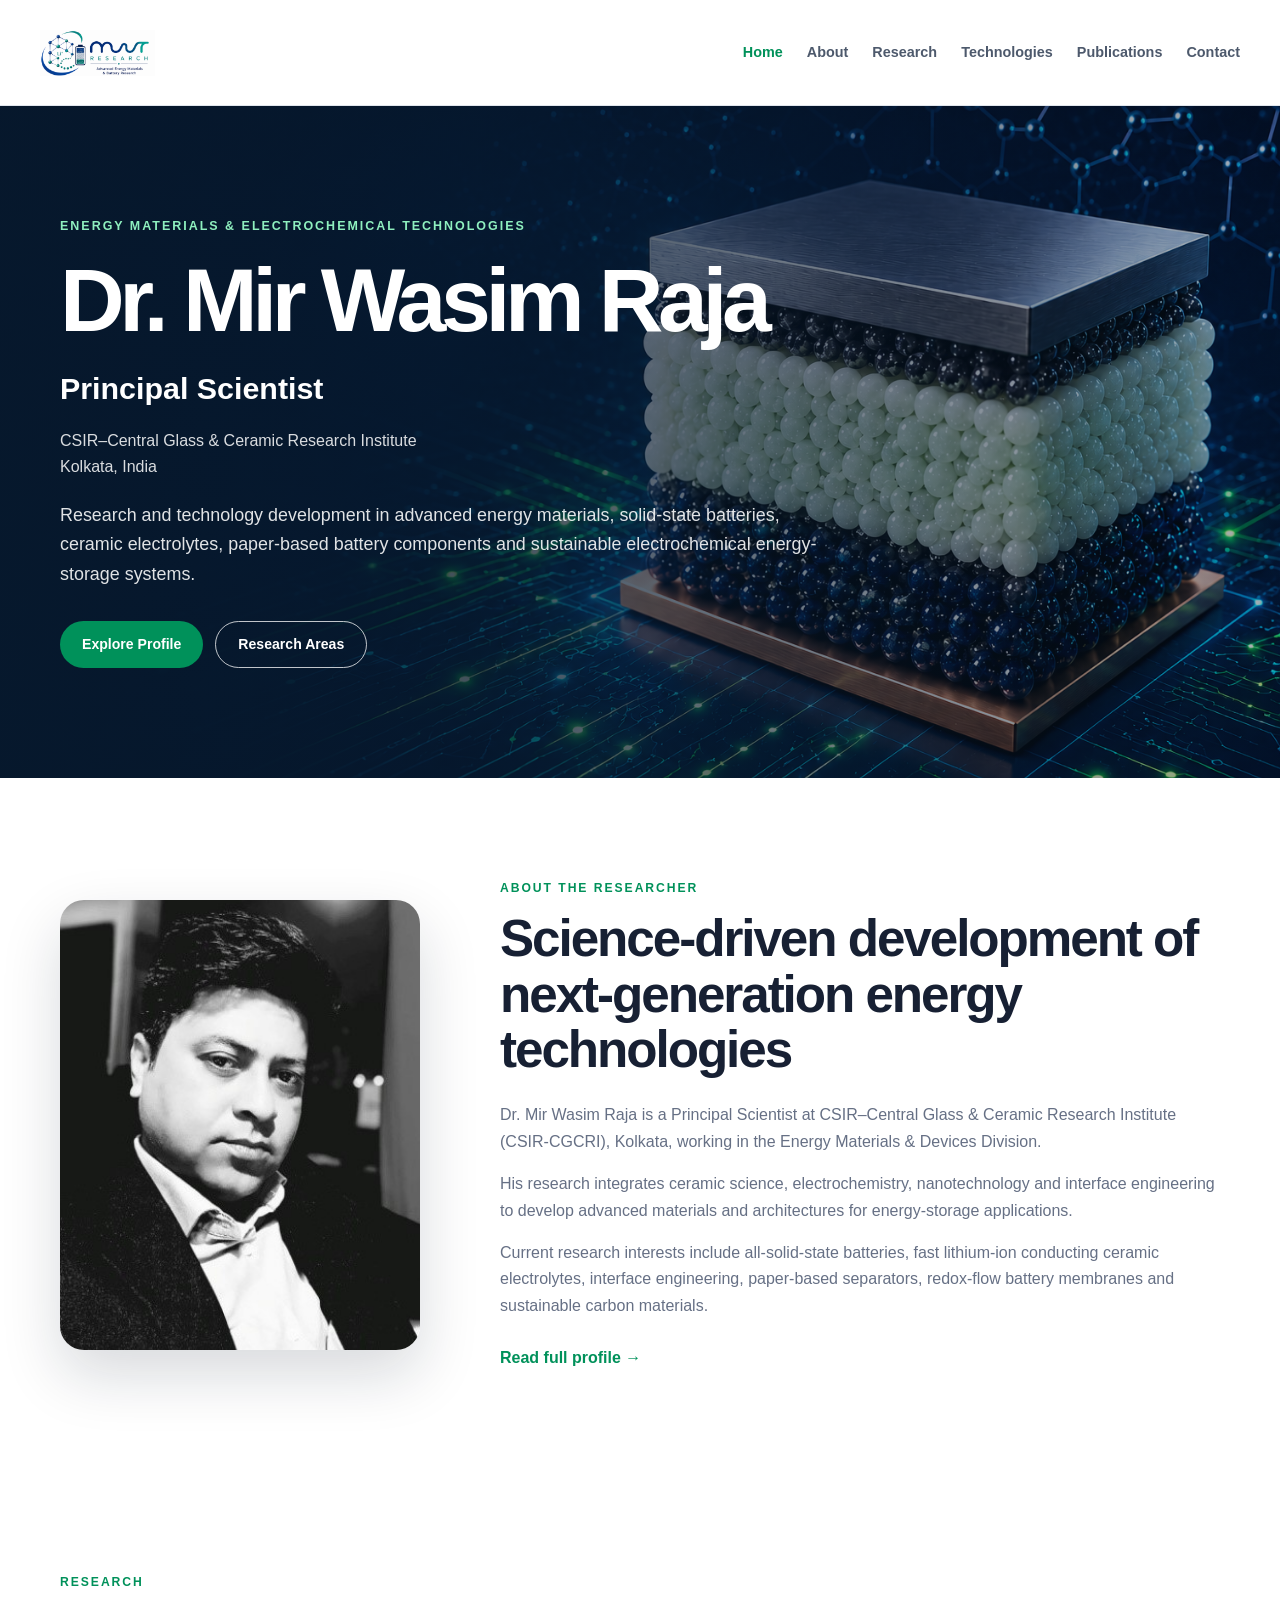
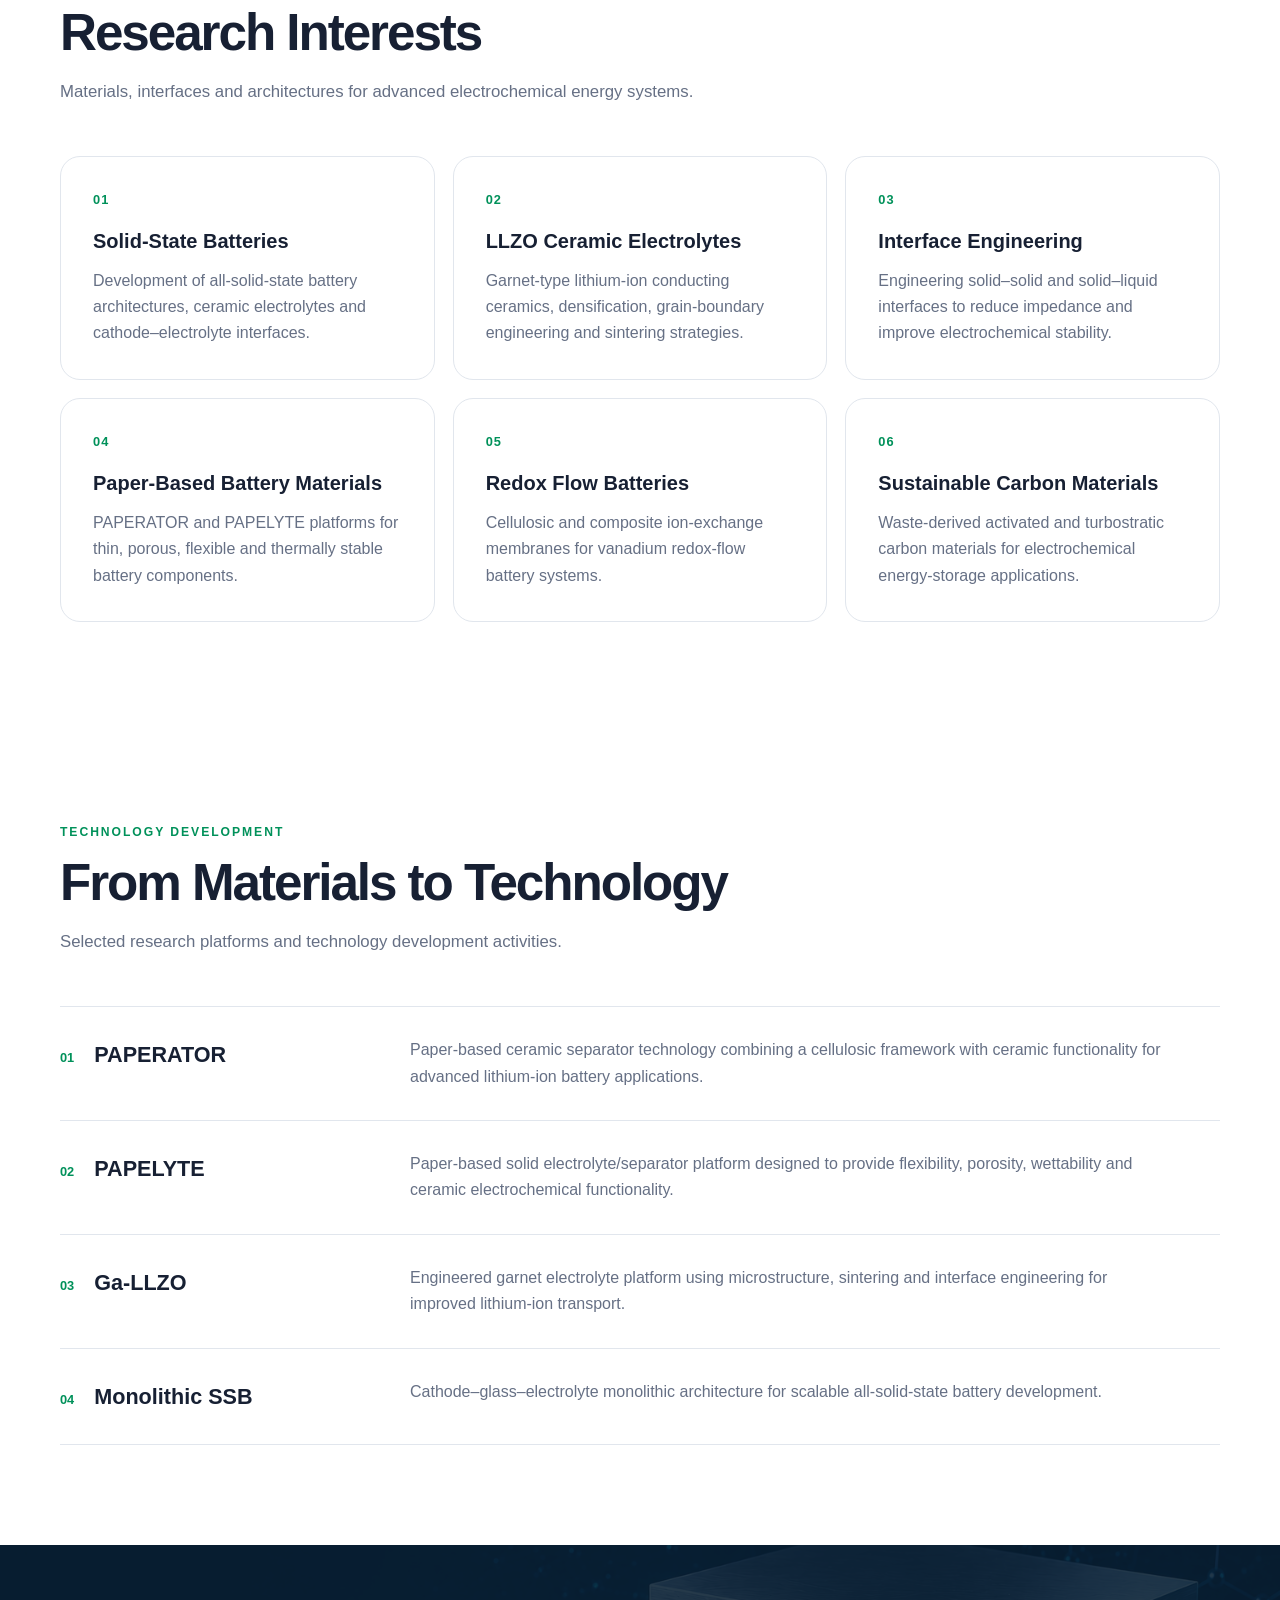
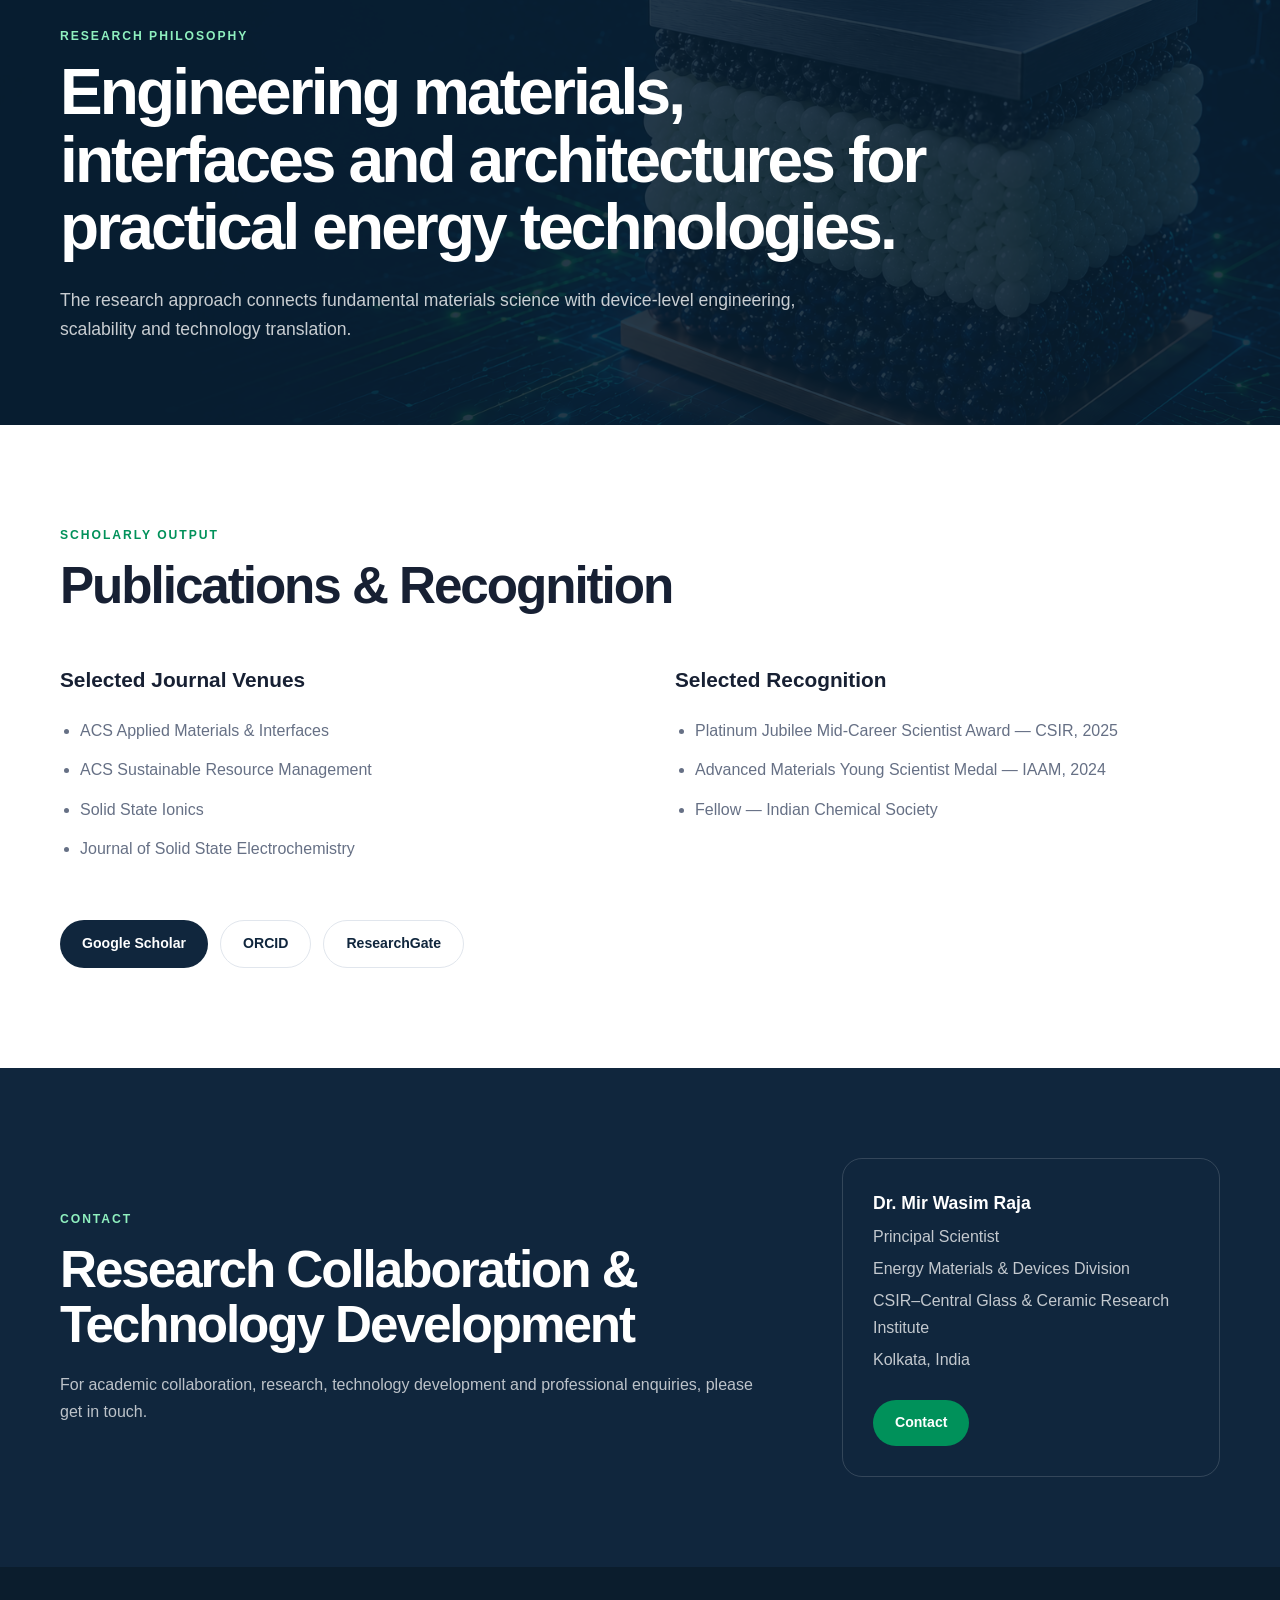
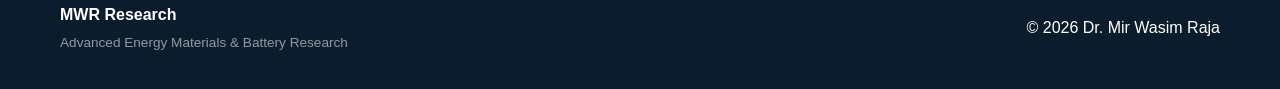
==== commit 9605f300: "Update index.html" ====
--- a/index.html
+++ b/index.html
@@ -31,23 +31,13 @@
 
     <div class="nav-container">
 
-        <a href="index.html" class="brand">
-
-            <img src="logo.png"
-                 alt="MWR Research Logo"
-                 class="brand-logo">
-
-            <div class="brand-text">
-                <span class="brand-name">
-                    MWR Research
-                </span>
-
-                <span class="brand-subtitle">
-                    Advanced Energy Materials & Battery Research
-                </span>
-            </div>
-
-        </a>
+       <a href="index.html" class="brand">
+
+    <img src="logo.png"
+         alt="MWR Research"
+         class="brand-logo">
+
+</a>
 
 
         <button class="menu-toggle"
--- a/styles.css
+++ b/styles.css
@@ -1,771 +1,2020 @@
-/* ==========================================
+/* =====================================================
    MWR RESEARCH WEBSITE
-   Author: Dr. Mir Wasim Raja
-========================================== */
-
-*{
-    margin:0;
-    padding:0;
-    box-sizing:border-box;
-}
-
-html{
-    scroll-behavior:smooth;
-}
-
-body{
-    font-family:'Inter',sans-serif;
-    background:#ffffff;
-    color:#222;
-    line-height:1.6;
-}
-
-/* ==========================
-   CONTAINER
-========================== */
-
-.container{
-    width:90%;
-    max-width:1300px;
-    margin:auto;
-}
-
-/* ==========================
-   HEADER
-========================== */
-
-header{
-    position:absolute;
-    top:0;
-    left:0;
-    width:100%;
-    z-index:1000;
-    padding:22px 0;
-    background:transparent;
-}
-
-header .container{
-    display:flex;
-    justify-content:space-between;
-    align-items:center;
-}
-/* ==========================
-   DIRECTOR NAME
-========================== */
-
-.director-name{
-    margin-top:12px;
-    margin-bottom:20px;
-    font-size:18px;
-    font-weight:600;
-    color:#CFEFFF;
-    letter-spacing:0.3px;
-    text-shadow:0 0 6px rgba(176,224,230,0.30);
-    line-height:1.4;
-}
-
-
-/* ==========================
-   LOGO
-========================== */
-
-/* ==========================
-   LOGO & HEADER INFO
-========================== */
-
-.logo-section{
-
-    display:flex;
-
-    align-items:center;
-
-    gap:18px;
-
-}
-
-.logo-section{
-
-    display:flex;
-
-    align-items:center;
-
-    gap:18px;
-
-}
-
-.logo-section img{
-
-    width:240px;
-
-    height:auto;
-
-    transition:.3s;
-
-}
-
-.logo-section img:hover{
-
-    transform:scale(1.03);
-
-}
-
-.logo-section img:hover{
-
-    transform:scale(1.03);
-
-}
-
-.header-info{
-
-    display:flex;
-
-    flex-direction:column;
-
-    justify-content:center;
-
-}
-
-.header-name{
-
-    color:#ffffff;
-
-    font-size:24px;
-
-    font-weight:700;
-
-    line-height:1.2;
-
-}
-
-.header-designation{
-
-    color:#39FF14;
-
-    font-size:15px;
-
-    font-weight:600;
-
-    margin-top:4px;
-
-}
-
-.header-organization{
-
-    color:#ffffff;
-
-    font-size:14px;
-
-    margin-top:4px;
-
-}
-
-.header-location{
-
-    color:#d9e7f5;
-
-    font-size:14px;
-
-}
-
-.header-tagline{
-
-    color:#FFD54F;
-
-    font-size:13px;
-
-    font-style:italic;
-
-    margin-top:6px;
-
-}
-/* ==========================
+   Main Stylesheet
+===================================================== */
+
+
+/* =====================================================
+   RESET
+===================================================== */
+
+* {
+    box-sizing: border-box;
+    margin: 0;
+    padding: 0;
+}
+
+
+html {
+    scroll-behavior: smooth;
+}
+
+
+body {
+
+    font-family:
+        Arial,
+        Helvetica,
+        sans-serif;
+
+    color: #172033;
+
+    background: #ffffff;
+
+    line-height: 1.65;
+
+}
+
+
+img {
+    max-width: 100%;
+    display: block;
+}
+
+
+a {
+    color: inherit;
+}
+
+
+/* =====================================================
+   VARIABLES
+===================================================== */
+
+:root {
+
+    --dark:
+        #10263d;
+
+    --dark-2:
+        #172033;
+
+    --green:
+        #00915a;
+
+    --green-dark:
+        #007747;
+
+    --green-light:
+        #8ff0bf;
+
+    --text:
+        #172033;
+
+    --muted:
+        #667085;
+
+    --light:
+        #f5f7fa;
+
+    --border:
+        #e1e6ed;
+
+    --white:
+        #ffffff;
+
+}
+
+
+/* =====================================================
+   GLOBAL
+===================================================== */
+
+.container {
+
+    width:
+        min(
+            1160px,
+            calc(100% - 40px)
+        );
+
+    margin:
+        0 auto;
+
+}
+
+
+.section {
+
+    padding:
+        100px 0;
+
+}
+
+
+.section-soft {
+
+    background:
+        var(--light);
+
+}
+
+
+.section-heading {
+
+    max-width:
+        800px;
+
+    margin-bottom:
+        50px;
+
+}
+
+
+.section-heading h2 {
+
+    font-size:
+        clamp(
+            2rem,
+            4vw,
+            3.4rem
+        );
+
+    line-height:
+        1.08;
+
+    letter-spacing:
+        -0.04em;
+
+    margin-bottom:
+        18px;
+
+}
+
+
+.section-heading > p:last-child {
+
+    color:
+        var(--muted);
+
+    font-size:
+        1.05rem;
+
+}
+
+
+.section-label {
+
+    color:
+        var(--green);
+
+    font-size:
+        .76rem;
+
+    font-weight:
+        800;
+
+    letter-spacing:
+        .16em;
+
+    text-transform:
+        uppercase;
+
+    margin-bottom:
+        13px;
+
+}
+
+
+.section-label.light {
+
+    color:
+        var(--green-light);
+
+}
+
+
+/* =====================================================
    NAVIGATION
-========================== */
-
-nav{
-    display:flex;
-    gap:35px;
-}
-
-nav a{
-    text-decoration:none;
-    color:#ffffff;
-    font-size:18px;
-    font-weight:600;
-    transition:.3s;
-}
-
-nav a:hover{
-    color:#39FF14;
-}
-
-/* ==========================
+===================================================== */
+
+.site-header {
+
+    position:
+        sticky;
+
+    top:
+        0;
+
+    z-index:
+        1000;
+
+    width:
+        100%;
+
+    background:
+        rgba(
+            255,
+            255,
+            255,
+            .97
+        );
+
+    border-bottom:
+        1px solid
+        var(--border);
+
+    backdrop-filter:
+        blur(12px);
+
+}
+
+
+.nav-container {
+    width: min(1200px, calc(100% - 40px));
+    min-height: 105px;
+    margin: 0 auto;
+
+    display: flex;
+    align-items: center;
+    justify-content: space-between;
+    gap: 30px;
+}
+
+
+.brand {
+
+    display:
+        flex;
+
+    align-items:
+        center;
+
+    gap:
+        12px;
+
+    text-decoration:
+        none;
+
+    min-width:
+        0;
+
+}
+
+
+/* ===== LARGER MWR LOGO ===== */
+
+.site-header .brand-logo {
+    width: 100px !important;
+    height: 100px !important;
+    object-fit: contain;
+    transform: scale(1.15);
+    transform-origin: left center;
+}
+
+
+.brand-text {
+
+    display:
+        flex;
+
+    flex-direction:
+        column;
+
+}
+
+
+.brand-name {
+
+    font-size:
+        1.05rem;
+
+    font-weight:
+        800;
+
+    color:
+        var(--dark);
+
+}
+
+
+.brand-subtitle {
+
+    font-size:
+        .68rem;
+
+    color:
+        var(--muted);
+
+}
+
+
+.navigation {
+
+    display:
+        flex;
+
+    align-items:
+        center;
+
+    justify-content:
+        flex-end;
+
+    gap:
+        24px;
+
+}
+
+
+.navigation a {
+
+    text-decoration:
+        none;
+
+    color:
+        #4d596c;
+
+    font-size:
+        .9rem;
+
+    font-weight:
+        600;
+
+    transition:
+        .2s;
+
+}
+
+
+.navigation a:hover,
+.navigation a.active {
+
+    color:
+        var(--green);
+
+}
+
+
+.menu-toggle {
+
+    display:
+        none;
+
+    border:
+        none;
+
+    background:
+        transparent;
+
+    font-size:
+        1.8rem;
+
+    cursor:
+        pointer;
+
+}
+
+
+/* =====================================================
    HERO
-========================== */
-
-.hero{
-
-    min-height:100vh;
-
-    display:flex;
-    align-items:center;
+===================================================== */
+
+/*
+IMPORTANT:
+
+The previous screenshot showed the hero image occupying
+the entire right half of the browser.
+
+That happened because the page was effectively being
+rendered as two columns.
+
+This hero is deliberately FULL WIDTH.
+*/
+
+.hero {
+
+    position:
+        relative;
+
+    min-height:
+        650px;
+
+    width:
+        100%;
+
+    display:
+        flex;
+
+    align-items:
+        center;
+
+    overflow:
+        hidden;
+
+    color:
+        #ffffff;
+
+}
+
+
+.hero-background {
+
+    position:
+        absolute;
+
+    inset:
+        0;
+
+    background-image:
+        url("hero-bg.png");
+
+    background-size:
+        cover;
+
+    background-position:
+        center;
+
+    background-repeat:
+        no-repeat;
+
+    transform:
+        scale(1.02);
+
+}
+
+
+.hero-overlay {
+
+    position:
+        absolute;
+
+    inset:
+        0;
 
     background:
-    linear-gradient(
-    rgba(5,12,28,.60),
-    rgba(5,12,28,.70)
-    ),
-    url("hero-bg.png");
-
-    background-size:cover;
-    background-position:center;
-    background-repeat:no-repeat;
-}
-
-.hero .container{
-    max-width:1300px;
-}
-
-/* ==========================
-   HERO CONTENT
-========================== */
-
-.hero h1{
-
-    width:48%;
-
-    font-size:30px;
-
-    line-height:1.02;
-
-    font-weight:800;
-
-    color:#87CEEB; 
-
-    margin-bottom:25px;
-
-}
-
-.hero h2{
-
-    color:#39FF14;
-
-    font-size:34px;
-
-    font-weight:700;
-
-    margin-bottom:28px;
-
-    text-shadow:0 0 10px rgba(57,255,20,.55);
-
-}
-
-.hero p{
-
-    width:45%;
-
-    color:#ffffff;
-
-    font-size:16px;
-
-    line-height:1.8;
-
-    margin-bottom:45px;
-
-}
-
-/* ==========================
+        linear-gradient(
+            90deg,
+            rgba(7, 25, 45, .90) 0%,
+            rgba(7, 25, 45, .72) 42%,
+            rgba(7, 25, 45, .32) 100%
+        );
+
+}
+
+
+.hero-content {
+
+    position:
+        relative;
+
+    z-index:
+        2;
+
+    width:
+        min(
+            1160px,
+            calc(100% - 40px)
+        );
+
+    margin:
+        0 auto;
+
+    padding:
+        110px 0;
+
+}
+
+
+.hero-kicker {
+
+    color:
+        var(--green-light);
+
+    font-size:
+        .78rem;
+
+    font-weight:
+        800;
+
+    letter-spacing:
+        .16em;
+
+    margin-bottom:
+        20px;
+
+}
+
+
+.hero h1 {
+
+    font-size:
+        clamp(
+            3.2rem,
+            7vw,
+            6.5rem
+        );
+
+    line-height:
+        .96;
+
+    letter-spacing:
+        -.06em;
+
+    margin-bottom:
+        20px;
+
+}
+
+
+.hero h2 {
+
+    font-size:
+        clamp(
+            1.35rem,
+            2.5vw,
+            1.9rem
+        );
+
+    margin-bottom:
+        15px;
+
+}
+
+
+.hero-institution {
+
+    font-size:
+        1rem;
+
+    color:
+        rgba(
+            255,
+            255,
+            255,
+            .85
+        );
+
+    margin-bottom:
+        20px;
+
+}
+
+
+.hero-description {
+
+    max-width:
+        760px;
+
+    font-size:
+        1.12rem;
+
+    color:
+        rgba(
+            255,
+            255,
+            255,
+            .88
+        );
+
+}
+
+
+.hero-buttons {
+
+    display:
+        flex;
+
+    flex-wrap:
+        wrap;
+
+    gap:
+        12px;
+
+    margin-top:
+        32px;
+
+}
+
+
+/* =====================================================
    BUTTONS
-========================== */
-
-.hero-buttons{
-
-    display:flex;
-
-    gap:20px;
-
-}
-
-.btn-primary{
-
-    background:#00B96B;
-
-    color:white;
-
-    padding:16px 34px;
-
-    border-radius:8px;
-
-    text-decoration:none;
-
-    font-weight:700;
-
-    transition:.3s;
-
-}
-
-.btn-primary:hover{
-
-    background:#00945a;
-
-    transform:translateY(-2px);
-
-}
-
-.btn-secondary{
-
-    color:white;
-
-    border:2px solid rgba(255,255,255,.8);
-
-    padding:16px 34px;
-
-    border-radius:8px;
-
-    text-decoration:none;
-
-    font-weight:600;
-
-    transition:.3s;
-
-}
-
-.btn-secondary:hover{
-
-    background:white;
-
-    color:#0B3D91;
-
-}
-
-/* ==========================
-   RESPONSIVE
-========================== */
-
-@media(max-width:992px){
-
-.hero h1{
-
-font-size:56px;
-
-width:100%;
-
-}
-
-.hero h2{
-
-font-size:28px;
-
-}
-
-.hero p{
-
-width:100%;
-
-font-size:18px;
-
-}
-
-nav{
-
-display:none;
-
-}
-
-.hero-buttons{
-
-flex-wrap:wrap;
-
-}
-
-}
-/*==================================================
-ABOUT PAGE
-==================================================*/
-
-/*==================================
-ABOUT HERO
-==================================*/
-
-.about-hero{
+===================================================== */
+
+.btn {
+
+    display:
+        inline-flex;
+
+    align-items:
+        center;
+
+    justify-content:
+        center;
+
+    min-height:
+        46px;
+
+    padding:
+        11px 22px;
+
+    border-radius:
+        999px;
+
+    text-decoration:
+        none;
+
+    font-size:
+        .88rem;
+
+    font-weight:
+        800;
+
+    transition:
+        .2s;
+
+}
+
+
+.btn-primary {
 
     background:
-    linear-gradient(rgba(2,18,45,.82),rgba(2,18,45,.82)),
-    url("hero-bg.png");
-
-    background-size:cover;
-    background-position:center;
-    background-repeat:no-repeat;
-
-    padding:220px 20px 140px;
-
-    text-align:center;
-
-}
-
-.about-hero h1{
-
-    color:#FFFFFF;
-
-    font-size:56px;
-
-    font-weight:700;
-
-    margin-bottom:20px;
-
-}
-
-.about-hero p{
-
-    color:#ffffff;
-
-    font-size:22px;
-
-    max-width:850px;
-
-    margin:auto;
-
-    line-height:1.7;
-
-    letter-spacing:.5px;
-
-}
-
-/*==================================
-ABOUT PROFILE
-==================================*/
-
-.about-profile .container{
-
-    max-width:1300px;
-
-    margin:auto;
-
-}
-/*==================================
-PROFILE CARD
-==================================*/
-
-.profile-card{
-
-    display:flex;
-
-    align-items:center;
-
-    gap:65px;
-
-    background:linear-gradient(135deg,#ffffff,#f8fbff);
-
-    border-radius:25px;
-
-    padding:55px;
-
-    box-shadow:0 20px 60px rgba(0,0,0,.12);
-
-    border-left:7px solid #00C853;
-
-    transition:.35s;
-
-}
-
-.profile-card:hover{
-
-    transform:translateY(-6px);
-
-    box-shadow:0 30px 70px rgba(0,0,0,.18);
-
-}
-
-/*==================================
-PROFILE IMAGE
-==================================*/
-
-.profile-image{
-
-    flex:1;
-
-    text-align:center;
-
-}
-
-.profile-image img{
-
-    width:340px;
-
-    max-width:100%;
-
-    border-radius:20px;
-
-    box-shadow:0 18px 45px rgba(0,0,0,.25);
-
-    transition:.35s;
-
-}
-
-.profile-image img:hover{
-
-    transform:scale(1.03);
-
-}
-
-/*==================================
-PROFILE CONTENT
-==================================*/
-
-.profile-content{
-
-    flex:2;
-
-    max-width:760px;
-
-}
-
-.profile-content h2{
-
-    color:#00B050;
-
-    font-size:48px;
-
-    font-weight:700;
-
-    margin-bottom:10px;
-
-}
-
-.profile-content h3{
-
-    color:#1565C0;
-
-    font-size:28px;
-
-    font-weight:600;
-
-    margin-bottom:20px;
-
-}
-
-.profile-content .profile-institute{
-
-    color:#555;
-
-    font-size:18px;
-
-    line-height:1.9;
-
-    margin-bottom:28px;
-
-}
-
-.intro{
-
-    color:#444;
-
-    font-size:18px;
-
-    line-height:1.9;
-
-    text-align:justify;
-
-    margin-bottom:35px;
-
-}
-
-/*==================================
-PROFILE BUTTONS
-==================================*/
-
-.profile-buttons{
-
-    display:flex;
-
-    flex-wrap:wrap;
-
-    gap:15px;
-
-}
-
-.profile-buttons a{
-
-    display:inline-block;
-
-    padding:12px 24px;
-
-    text-decoration:none;
-
-    border:2px solid #00C853;
-
-    border-radius:30px;
-
-    color:#00C853;
-
-    font-weight:600;
-
-    transition:.3s;
-
-}
-
-.profile-buttons a:hover{
-
-    background:#00C853;
-
-    color:#ffffff;
-
-}
-
-/*==================================
-SECTION TITLE
-==================================*/
-
-.section-title{
-
-    text-align:center;
-
-    margin-bottom:55px;
-
-}
-
-.section-title h2{
-
-    color:#003366;
-
-    font-size:42px;
-
-    margin-bottom:15px;
-
-}
-
-.section-title p{
-
-    color:#666;
-
-    font-size:19px;
-
-}
-
-/*==================================
-RESPONSIVE
-==================================*/
-
-@media(max-width:1100px){
-
-.profile-card{
-
-    flex-direction:column;
-
-    text-align:center;
-
-}
-
-.profile-content{
-
-    max-width:100%;
-
-    text-align:center;
-
-}
-
-.intro{
-
-    text-align:left;
-
-}
-
-}
-
-@media(max-width:768px){
-
-.about-hero{
-
-    padding:180px 20px 100px;
-
-}
-
-.about-hero h1{
-
-    font-size:42px;
-
-}
-
-.about-hero p{
-
-    font-size:18px;
-
-}
-
-.profile-card{
-
-    padding:35px;
-
-}
-
-.profile-image img{
-
-    width:240px;
-
-}
-
-.profile-content h2{
-
-    font-size:34px;
-
-}
-
-.profile-content h3{
-
-    font-size:22px;
-
-}
-
-.profile-content .profile-institute{
-
-    font-size:16px;
-
-}
-
-.intro{
-
-    font-size:16px;
-
-}
-
-.profile-buttons{
-
-    justify-content:center;
-
-}
-
-}
-
-@media(max-width:500px){
-
-.about-hero h1{
-
-    font-size:32px;
-
-}
-
-.profile-card{
-
-    padding:25px;
-
-}
-
-.profile-image img{
-
-    width:200px;
-
-}
-
-.profile-content h2{
-
-    font-size:28px;
-
-}
-
-.profile-content h3{
-
-    font-size:20px;
-
-}
-
-}
+        var(--green);
+
+    color:
+        #ffffff;
+
+}
+
+
+.btn-primary:hover {
+
+    background:
+        var(--green-dark);
+
+    transform:
+        translateY(-2px);
+
+}
+
+
+.btn-outline {
+
+    border:
+        1px solid
+        rgba(
+            255,
+            255,
+            255,
+            .75
+        );
+
+    color:
+        #ffffff;
+
+}
+
+
+.btn-outline:hover {
+
+    background:
+        #ffffff;
+
+    color:
+        var(--dark);
+
+}
+
+
+.btn-dark {
+
+    background:
+        var(--dark);
+
+    color:
+        #ffffff;
+
+}
+
+
+.btn-light {
+
+    background:
+        #ffffff;
+
+    color:
+        var(--dark);
+
+    border:
+        1px solid
+        var(--border);
+
+}
+
+
+/* =====================================================
+   INTRO
+===================================================== */
+
+.intro-grid {
+
+    display:
+        grid;
+
+    grid-template-columns:
+        360px 1fr;
+
+    gap:
+        80px;
+
+    align-items:
+        center;
+
+}
+
+
+.intro-image img {
+
+    width:
+        100%;
+
+    aspect-ratio:
+        4 / 5;
+
+    object-fit:
+        cover;
+
+    border-radius:
+        24px;
+
+    box-shadow:
+        0 25px 60px
+        rgba(
+            15,
+            23,
+            42,
+            .16
+        );
+
+}
+
+
+.intro-content h2 {
+
+    max-width:
+        800px;
+
+    font-size:
+        clamp(
+            2rem,
+            4vw,
+            3.3rem
+        );
+
+    line-height:
+        1.08;
+
+    letter-spacing:
+        -.04em;
+
+    margin-bottom:
+        25px;
+
+}
+
+
+.intro-content p:not(.section-label) {
+
+    max-width:
+        800px;
+
+    color:
+        var(--muted);
+
+    margin-bottom:
+        16px;
+
+}
+
+
+.text-link {
+
+    display:
+        inline-block;
+
+    margin-top:
+        10px;
+
+    color:
+        var(--green);
+
+    font-weight:
+        800;
+
+    text-decoration:
+        none;
+
+}
+
+
+.text-link:hover {
+
+    text-decoration:
+        underline;
+
+}
+
+
+/* =====================================================
+   RESEARCH CARDS
+===================================================== */
+
+.research-grid {
+
+    display:
+        grid;
+
+    grid-template-columns:
+        repeat(
+            3,
+            1fr
+        );
+
+    gap:
+        18px;
+
+}
+
+
+.research-card {
+
+    background:
+        #ffffff;
+
+    border:
+        1px solid
+        var(--border);
+
+    border-radius:
+        20px;
+
+    padding:
+        32px;
+
+    transition:
+        .25s;
+
+}
+
+
+.research-card:hover {
+
+    transform:
+        translateY(-5px);
+
+    box-shadow:
+        0 20px 45px
+        rgba(
+            15,
+            23,
+            42,
+            .09
+        );
+
+}
+
+
+.research-number {
+
+    color:
+        var(--green);
+
+    font-size:
+        .8rem;
+
+    font-weight:
+        900;
+
+    letter-spacing:
+        .08em;
+
+}
+
+
+.research-card h3 {
+
+    font-size:
+        1.25rem;
+
+    margin:
+        15px 0 10px;
+
+}
+
+
+.research-card p {
+
+    color:
+        var(--muted);
+
+}
+
+
+/* =====================================================
+   TECHNOLOGY
+===================================================== */
+
+.technology-list {
+
+    border-top:
+        1px solid
+        var(--border);
+
+}
+
+
+.technology-item {
+
+    display:
+        grid;
+
+    grid-template-columns:
+        300px 1fr;
+
+    gap:
+        50px;
+
+    padding:
+        30px 0;
+
+    border-bottom:
+        1px solid
+        var(--border);
+
+}
+
+
+.technology-title {
+
+    display:
+        flex;
+
+    gap:
+        20px;
+
+    align-items:
+        baseline;
+
+}
+
+
+.technology-title span {
+
+    color:
+        var(--green);
+
+    font-size:
+        .8rem;
+
+    font-weight:
+        900;
+
+}
+
+
+.technology-title h3 {
+
+    font-size:
+        1.35rem;
+
+}
+
+
+.technology-description p {
+
+    color:
+        var(--muted);
+
+    max-width:
+        760px;
+
+}
+
+
+/* =====================================================
+   PHILOSOPHY
+===================================================== */
+
+.philosophy-section {
+
+    position:
+        relative;
+
+    min-height:
+        480px;
+
+    display:
+        flex;
+
+    align-items:
+        center;
+
+    background:
+        url("hero-bg.png")
+        center / cover
+        no-repeat;
+
+    color:
+        #ffffff;
+
+}
+
+
+.philosophy-overlay {
+
+    position:
+        absolute;
+
+    inset:
+        0;
+
+    background:
+        rgba(
+            9,
+            31,
+            49,
+            .88
+        );
+
+}
+
+
+.philosophy-content {
+
+    position:
+        relative;
+
+    z-index:
+        2;
+
+}
+
+
+.philosophy-content h2 {
+
+    max-width:
+        900px;
+
+    font-size:
+        clamp(
+            2.2rem,
+            5vw,
+            4.5rem
+        );
+
+    line-height:
+        1.05;
+
+    letter-spacing:
+        -.045em;
+
+    margin-bottom:
+        25px;
+
+}
+
+
+.philosophy-content p:last-child {
+
+    max-width:
+        760px;
+
+    color:
+        rgba(
+            255,
+            255,
+            255,
+            .78
+        );
+
+    font-size:
+        1.1rem;
+
+}
+
+
+/* =====================================================
+   PUBLICATIONS
+===================================================== */
+
+.publication-grid {
+
+    display:
+        grid;
+
+    grid-template-columns:
+        1fr 1fr;
+
+    gap:
+        70px;
+
+}
+
+
+.publication-column h3 {
+
+    font-size:
+        1.3rem;
+
+    margin-bottom:
+        20px;
+
+}
+
+
+.publication-column ul {
+
+    padding-left:
+        20px;
+
+}
+
+
+.publication-column li {
+
+    margin:
+        13px 0;
+
+    color:
+        var(--muted);
+
+}
+
+
+.publication-buttons {
+
+    display:
+        flex;
+
+    flex-wrap:
+        wrap;
+
+    gap:
+        12px;
+
+    margin-top:
+        45px;
+
+}
+
+
+/* =====================================================
+   CONTACT
+===================================================== */
+
+.contact-section {
+
+    background:
+        var(--dark);
+
+    color:
+        #ffffff;
+
+    padding:
+        90px 0;
+
+}
+
+
+.contact-container {
+
+    display:
+        grid;
+
+    grid-template-columns:
+        1.3fr .7fr;
+
+    gap:
+        80px;
+
+    align-items:
+        center;
+
+}
+
+
+.contact-container h2 {
+
+    max-width:
+        800px;
+
+    font-size:
+        clamp(
+            2.1rem,
+            4vw,
+            3.6rem
+        );
+
+    line-height:
+        1.08;
+
+    letter-spacing:
+        -.04em;
+
+    margin-bottom:
+        20px;
+
+}
+
+
+.contact-container > div:first-child > p:last-child {
+
+    max-width:
+        700px;
+
+    color:
+        rgba(
+            255,
+            255,
+            255,
+            .72
+        );
+
+}
+
+
+.contact-details {
+
+    padding:
+        30px;
+
+    border:
+        1px solid
+        rgba(
+            255,
+            255,
+            255,
+            .15
+        );
+
+    border-radius:
+        20px;
+
+}
+
+
+.contact-details p {
+
+    color:
+        rgba(
+            255,
+            255,
+            255,
+            .75
+        );
+
+    margin-bottom:
+        6px;
+
+}
+
+
+.contact-details strong {
+
+    color:
+        #ffffff;
+
+    font-size:
+        1.1rem;
+
+}
+
+
+.contact-details .btn {
+
+    margin-top:
+        20px;
+
+}
+
+
+/* =====================================================
+   PAGE HERO
+===================================================== */
+
+.page-hero {
+
+    position:
+        relative;
+
+    min-height:
+        380px;
+
+    display:
+        flex;
+
+    align-items:
+        center;
+
+    background:
+        url("hero-bg.png")
+        center / cover
+        no-repeat;
+
+    color:
+        #ffffff;
+
+}
+
+
+.page-hero-overlay {
+
+    position:
+        absolute;
+
+    inset:
+        0;
+
+    background:
+        linear-gradient(
+            90deg,
+            rgba(
+                7,
+                25,
+                45,
+                .9
+            ),
+            rgba(
+                7,
+                25,
+                45,
+                .45
+            )
+        );
+
+}
+
+
+.page-hero-content {
+
+    position:
+        relative;
+
+    z-index:
+        2;
+
+}
+
+
+.page-hero h1 {
+
+    font-size:
+        clamp(
+            2.8rem,
+            6vw,
+            5rem
+        );
+
+    line-height:
+        1;
+
+    letter-spacing:
+        -.05em;
+
+    margin-bottom:
+        15px;
+
+}
+
+
+.page-hero p:last-child {
+
+    font-size:
+        1.15rem;
+
+    color:
+        rgba(
+            255,
+            255,
+            255,
+            .8
+        );
+
+}
+
+
+/* =====================================================
+   ABOUT PAGE
+===================================================== */
+
+.profile-grid {
+
+    display:
+        grid;
+
+    grid-template-columns:
+        360px 1fr;
+
+    gap:
+        80px;
+
+    align-items:
+        center;
+
+}
+
+
+.large-profile-image {
+
+    width:
+        100%;
+
+    aspect-ratio:
+        4 / 5;
+
+    object-fit:
+        cover;
+
+    border-radius:
+        24px;
+
+    box-shadow:
+        0 25px 60px
+        rgba(
+            15,
+            23,
+            42,
+            .16
+        );
+
+}
+
+
+.profile-text h2 {
+
+    font-size:
+        clamp(
+            2rem,
+            4vw,
+            3.4rem
+        );
+
+    line-height:
+        1.08;
+
+    letter-spacing:
+        -.04em;
+
+    margin-bottom:
+        25px;
+
+}
+
+
+.profile-text p:not(.section-label) {
+
+    color:
+        var(--muted);
+
+    margin-bottom:
+        17px;
+
+}
+
+
+/* =====================================================
+   TIMELINE
+===================================================== */
+
+.timeline {
+
+    border-top:
+        1px solid
+        var(--border);
+
+}
+
+
+.timeline-item {
+
+    display:
+        grid;
+
+    grid-template-columns:
+        160px 1fr;
+
+    gap:
+        40px;
+
+    padding:
+        28px 0;
+
+    border-bottom:
+        1px solid
+        var(--border);
+
+}
+
+
+.timeline-year {
+
+    color:
+        var(--green);
+
+    font-weight:
+        900;
+
+}
+
+
+.timeline-item h3 {
+
+    margin-bottom:
+        8px;
+
+}
+
+
+.timeline-item p {
+
+    color:
+        var(--muted);
+
+}
+
+
+/* =====================================================
+   AWARDS
+===================================================== */
+
+.awards-list {
+
+    border-top:
+        1px solid
+        var(--border);
+
+}
+
+
+.award {
+
+    display:
+        grid;
+
+    grid-template-columns:
+        160px 1fr;
+
+    gap:
+        40px;
+
+    padding:
+        30px 0;
+
+    border-bottom:
+        1px solid
+        var(--border);
+
+}
+
+
+.award-year {
+
+    color:
+        var(--green);
+
+    font-weight:
+        900;
+
+}
+
+
+.award h3 {
+
+    margin-bottom:
+        7px;
+
+}
+
+
+.award p {
+
+    color:
+        var(--muted);
+
+}
+
+
+/* =====================================================
+   FOOTER
+===================================================== */
+
+.site-footer {
+
+    background:
+        #0b1d2d;
+
+    color:
+        #ffffff;
+
+    padding:
+        35px 0;
+
+}
+
+
+.footer-container {
+
+    display:
+        flex;
+
+    justify-content:
+        space-between;
+
+    align-items:
+        center;
+
+    gap:
+        30px;
+
+}
+
+
+.footer-container p {
+
+    color:
+        rgba(
+            255,
+            255,
+            255,
+            .55
+        );
+
+    font-size:
+        .85rem;
+
+    margin-top:
+        4px;
+
+}
+
+
+/* =====================================================
+   RESPONSIVE TABLET
+===================================================== */
+
+@media
+(max-width: 900px) {
+
+
+    .navigation {
+
+        gap:
+            15px;
+
+    }
+
+
+    .navigation a {
+
+        font-size:
+            .82rem;
+
+    }
+
+
+    .intro-grid,
+    .profile-grid {
+
+        grid-template-columns:
+            300px 1fr;
+
+        gap:
+            45px;
+
+    }
+
+
+    .research-grid {
+
+        grid-template-columns:
+            repeat(
+                2,
+                1fr
+            );
+
+    }
+
+
+    .technology-item {
+
+        grid-template-columns:
+            220px 1fr;
+
+    }
+
+
+    .contact-container {
+
+        grid-template-columns:
+            1fr;
+
+        gap:
+            40px;
+
+    }
+
+}
+
+
+/* =====================================================
+   RESPONSIVE MOBILE
+===================================================== */
+
+@media
+(max-width: 700px) {
+
+
+    .container {
+
+        width:
+            calc(
+                100% - 28px
+            );
+
+    }
+
+
+    .section {
+
+        padding:
+            70px 0;
+
+    }
+
+
+    .nav-container {
+
+        min-height:
+            70px;
+
+    }
+
+
+    .menu-toggle {
+
+        display:
+            block;
+
+    }
+
+
+    .navigation {
+
+        display:
+            none;
+
+        position:
+            absolute;
+
+        top:
+            70px;
+
+        left:
+            0;
+
+        right:
+            0;
+
+        background:
+            #ffffff;
+
+        border-bottom:
+            1px solid
+            var(--border);
+
+        padding:
+            20px;
+
+        flex-direction:
+            column;
+
+        align-items:
+            flex-start;
+
+    }
+
+
+    .navigation.open {
+
+        display:
+            flex;
+
+    }
+
+
+    .brand-subtitle {
+
+        display:
+            none;
+
+    }
+
+
+    .hero {
+
+        min-height:
+            600px;
+
+    }
+
+
+    .hero-content {
+
+        padding:
+            80px 0;
+
+    }
+
+
+    .hero h1 {
+
+        font-size:
+            clamp(
+                3rem,
+                15vw,
+                4.5rem
+            );
+
+    }
+
+
+    .intro-grid,
+    .profile-grid,
+    .publication-grid {
+
+        grid-template-columns:
+            1fr;
+
+        gap:
+            40px;
+
+    }
+
+
+    .intro-image img,
+    .large-profile-image {
+
+        max-width:
+            310px;
+
+    }
+
+
+    .research-grid {
+
+        grid-template-columns:
+            1fr;
+
+    }
+
+
+    .technology-item {
+
+        grid-template-columns:
+            1fr;
+
+        gap:
+            10px;
+
+    }
+
+
+    .timeline-item,
+    .award {
+
+        grid-template-columns:
+            90px 1fr;
+
+        gap:
+            20px;
+
+    }
+
+
+    .footer-container {
+
+        flex-direction:
+            column;
+
+        align-items:
+            flex-start;
+
+    }
+
+}
+
+
+/* =====================================================
+   SMALL MOBILE
+===================================================== */
+
+@media
+(max-width: 450px) {
+
+
+    .brand-logo {
+
+        width:
+            44px;
+
+        height:
+            44px;
+
+    }
+
+
+    .brand-name {
+
+        font-size:
+            .9rem;
+
+    }
+
+
+    .hero {
+
+        min-height:
+            560px;
+
+    }
+
+
+    .hero-description {
+
+        font-size:
+            1rem;
+
+    }
+
+
+    .hero-buttons {
+
+        flex-direction:
+            column;
+
+        align-items:
+            flex-start;
+
+    }
+
+
+    .btn {
+
+        width:
+            auto;
+
+    }
+
+
+    .timeline-item,
+    .award {
+
+        grid-template-columns:
+            1fr;
+
+        gap:
+            5px;
+
+    }
+
+/* =====================================================
+   FINAL MWR LOGO DESIGN
+===================================================== */
+
+.site-header .brand-logo {
+    width: 125px !important;
+    height: auto !important;
+    max-height: 72px;
+    object-fit: contain;
+    display: block;
+}
+
+.site-header .brand {
+    display: flex;
+    align-items: center;
+    gap: 16px;
+}
+
+.nav-container {
+    min-height: 88px !important;
+}
+   .brand-name {
+    font-size: 1.15rem;
+    font-weight: 800;
+    line-height: 1.2;
+}
+
+.brand-subtitle {
+    font-size: 0.72rem;
+    line-height: 1.3;
+    margin-top: 3px;
+}
